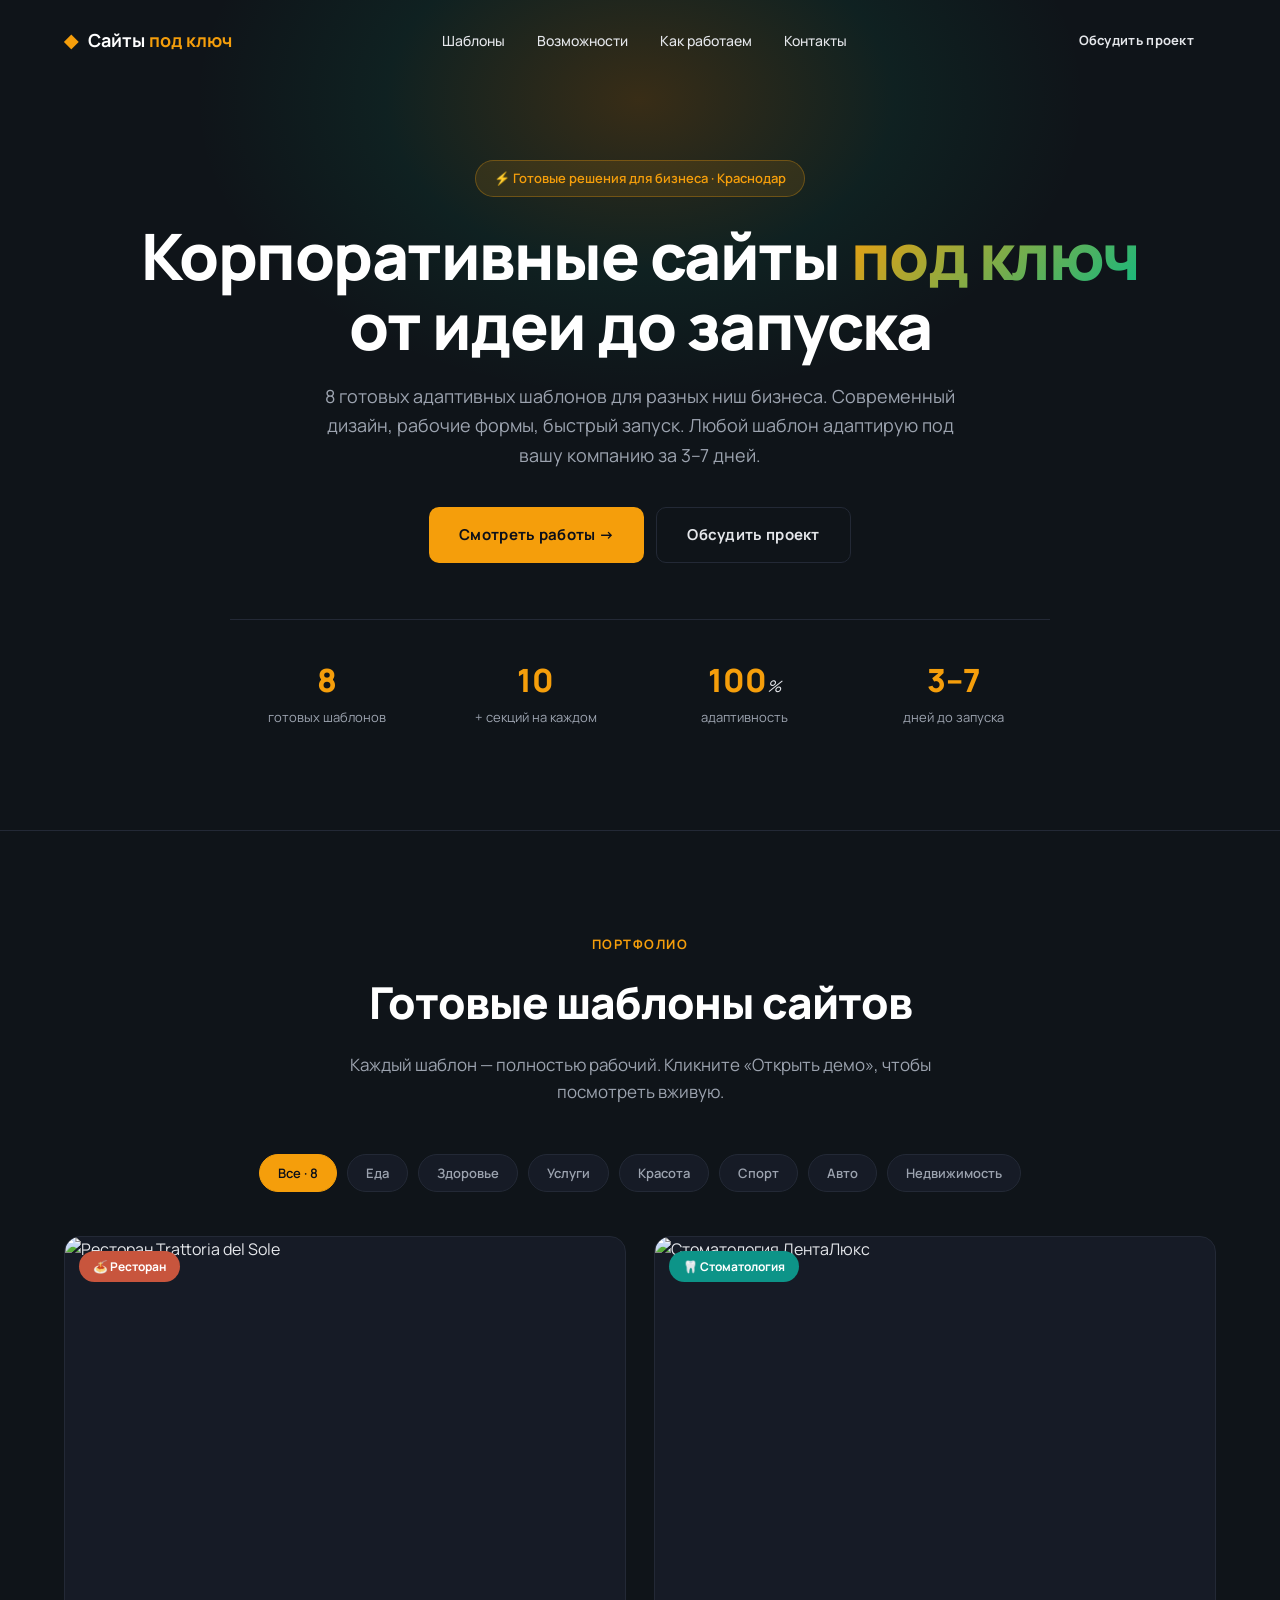
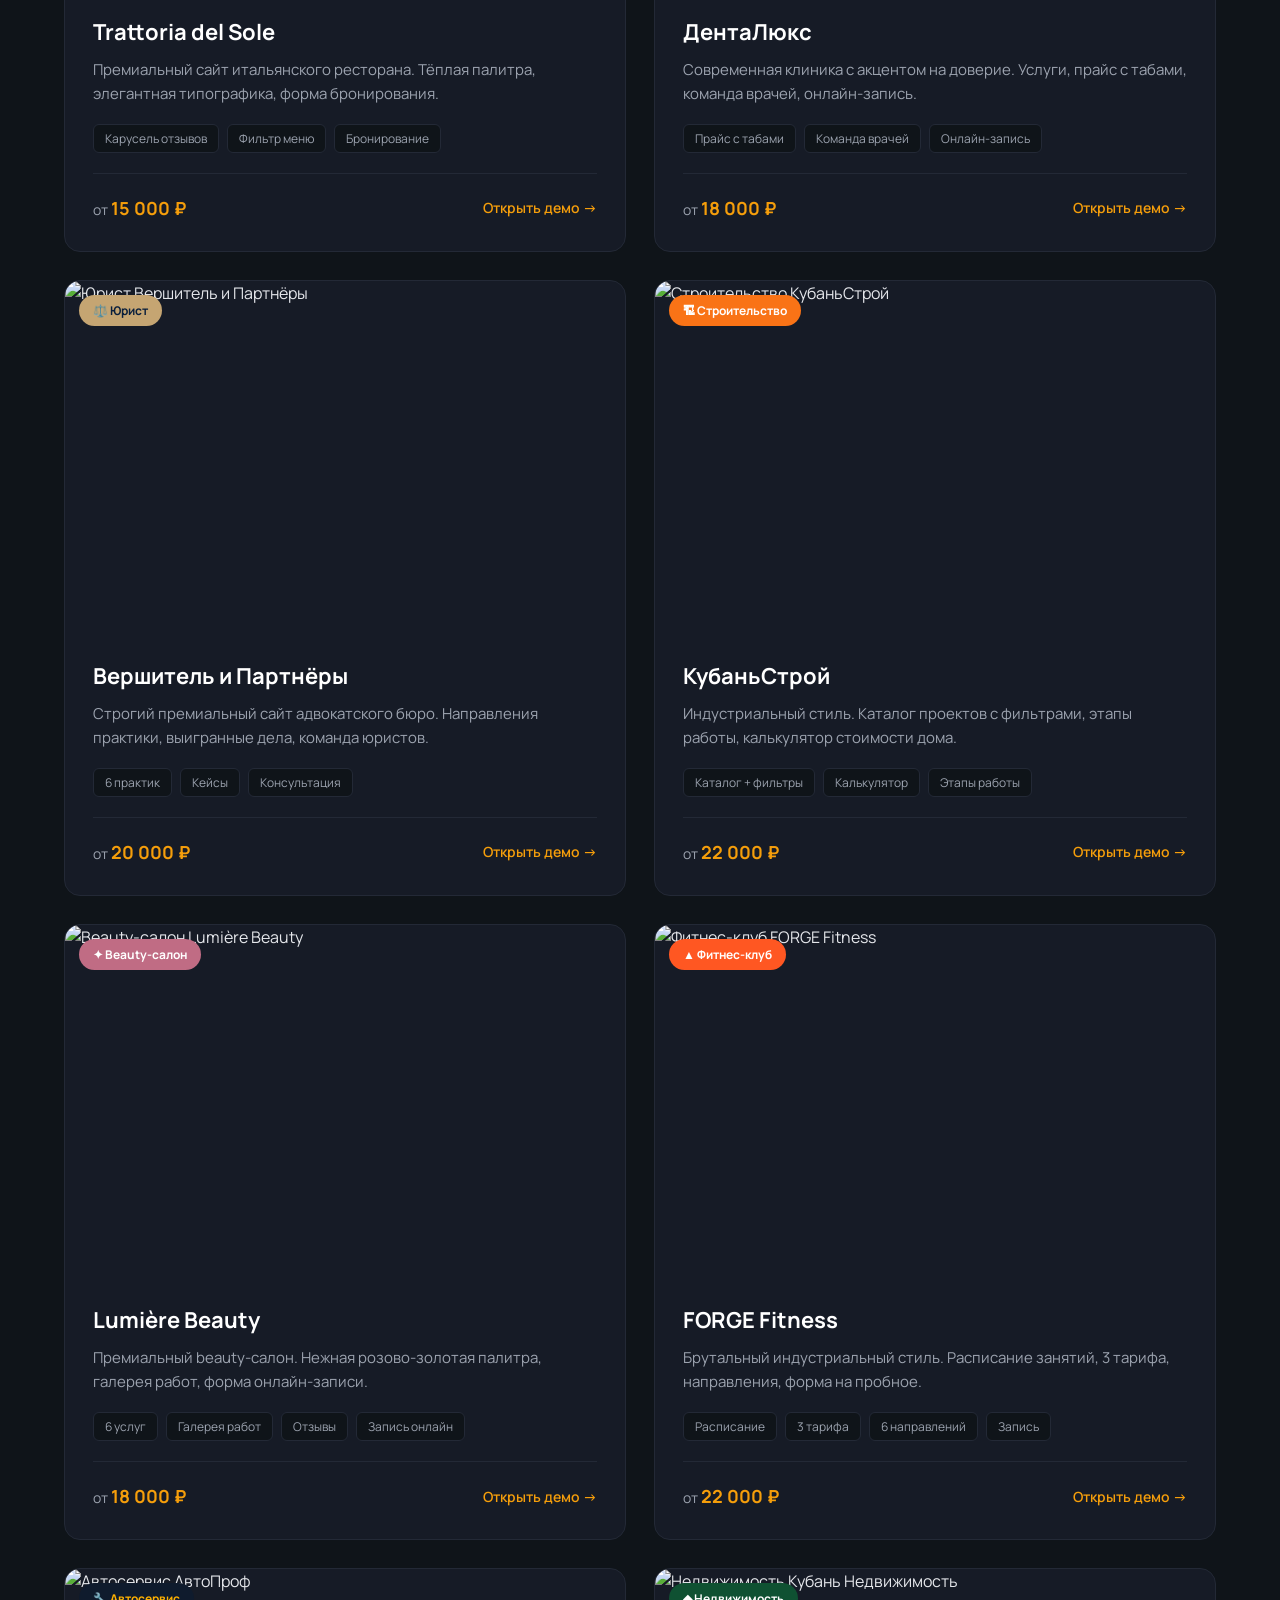
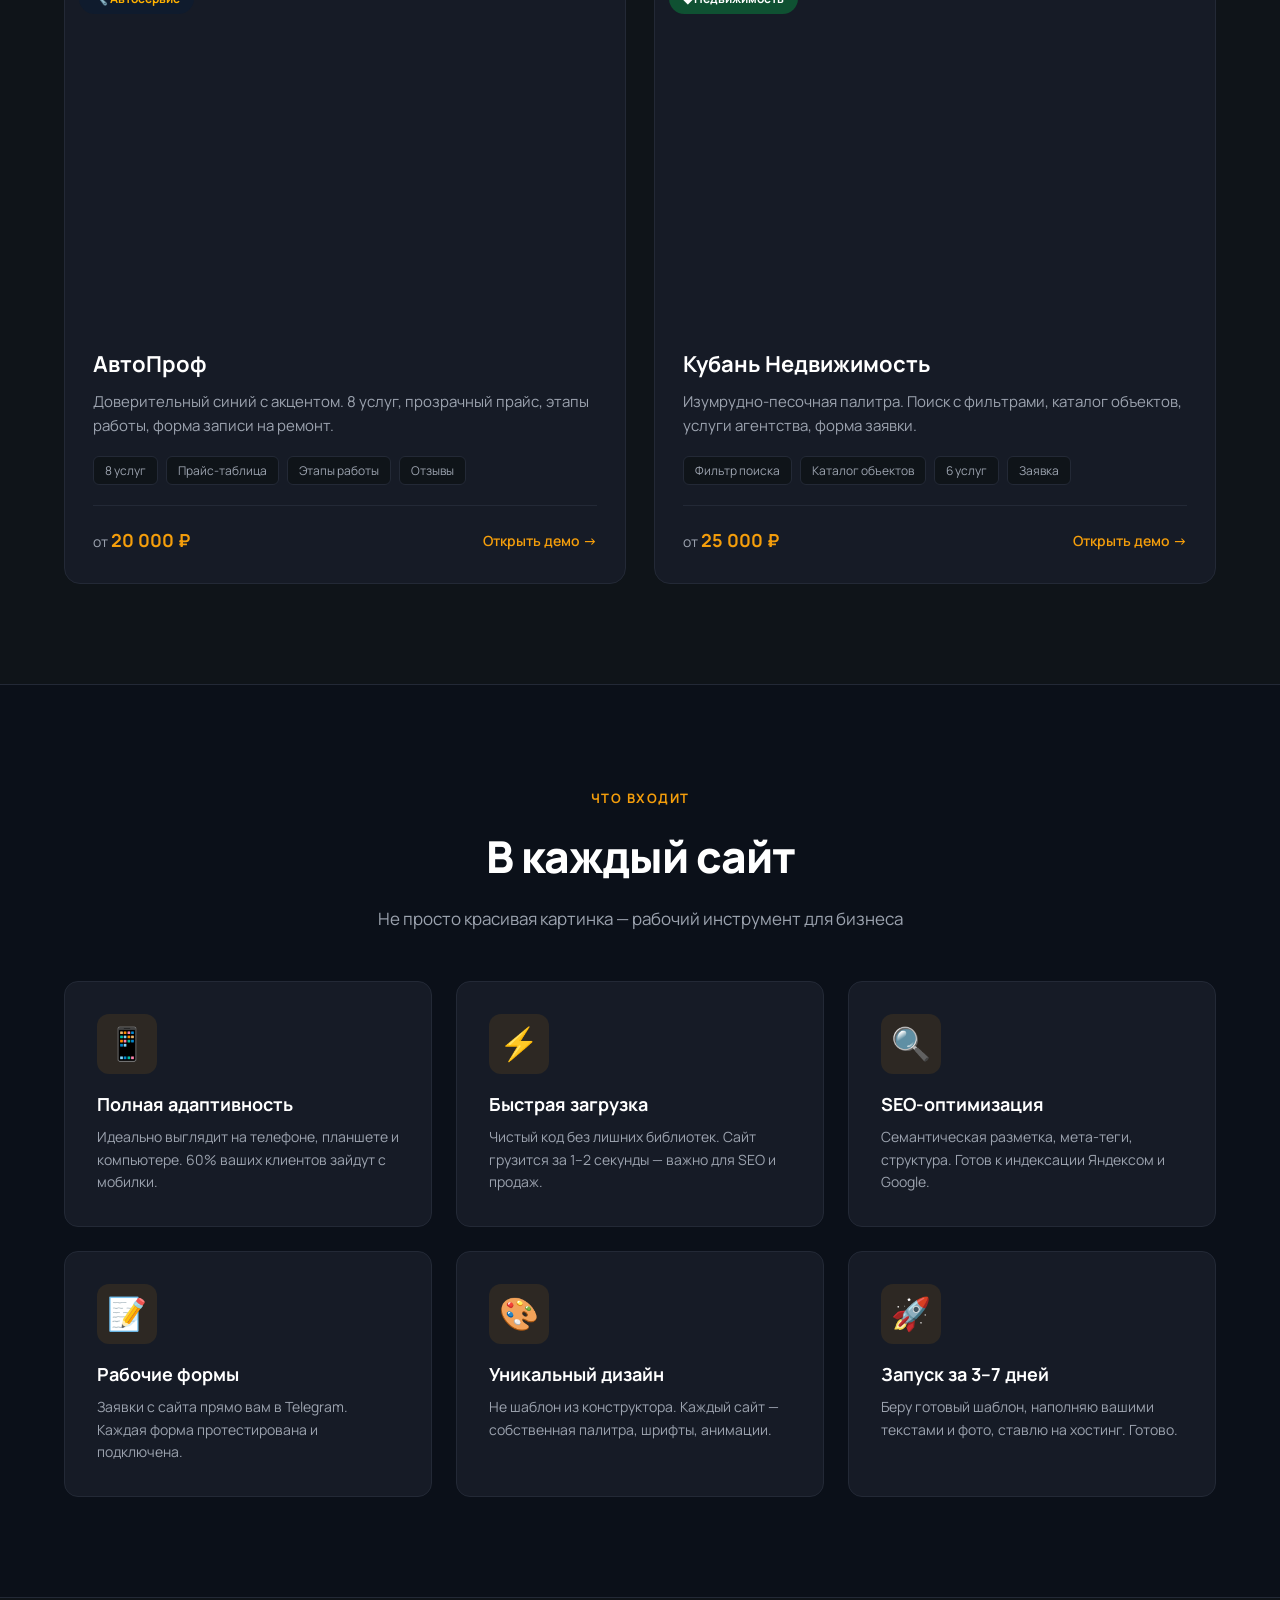
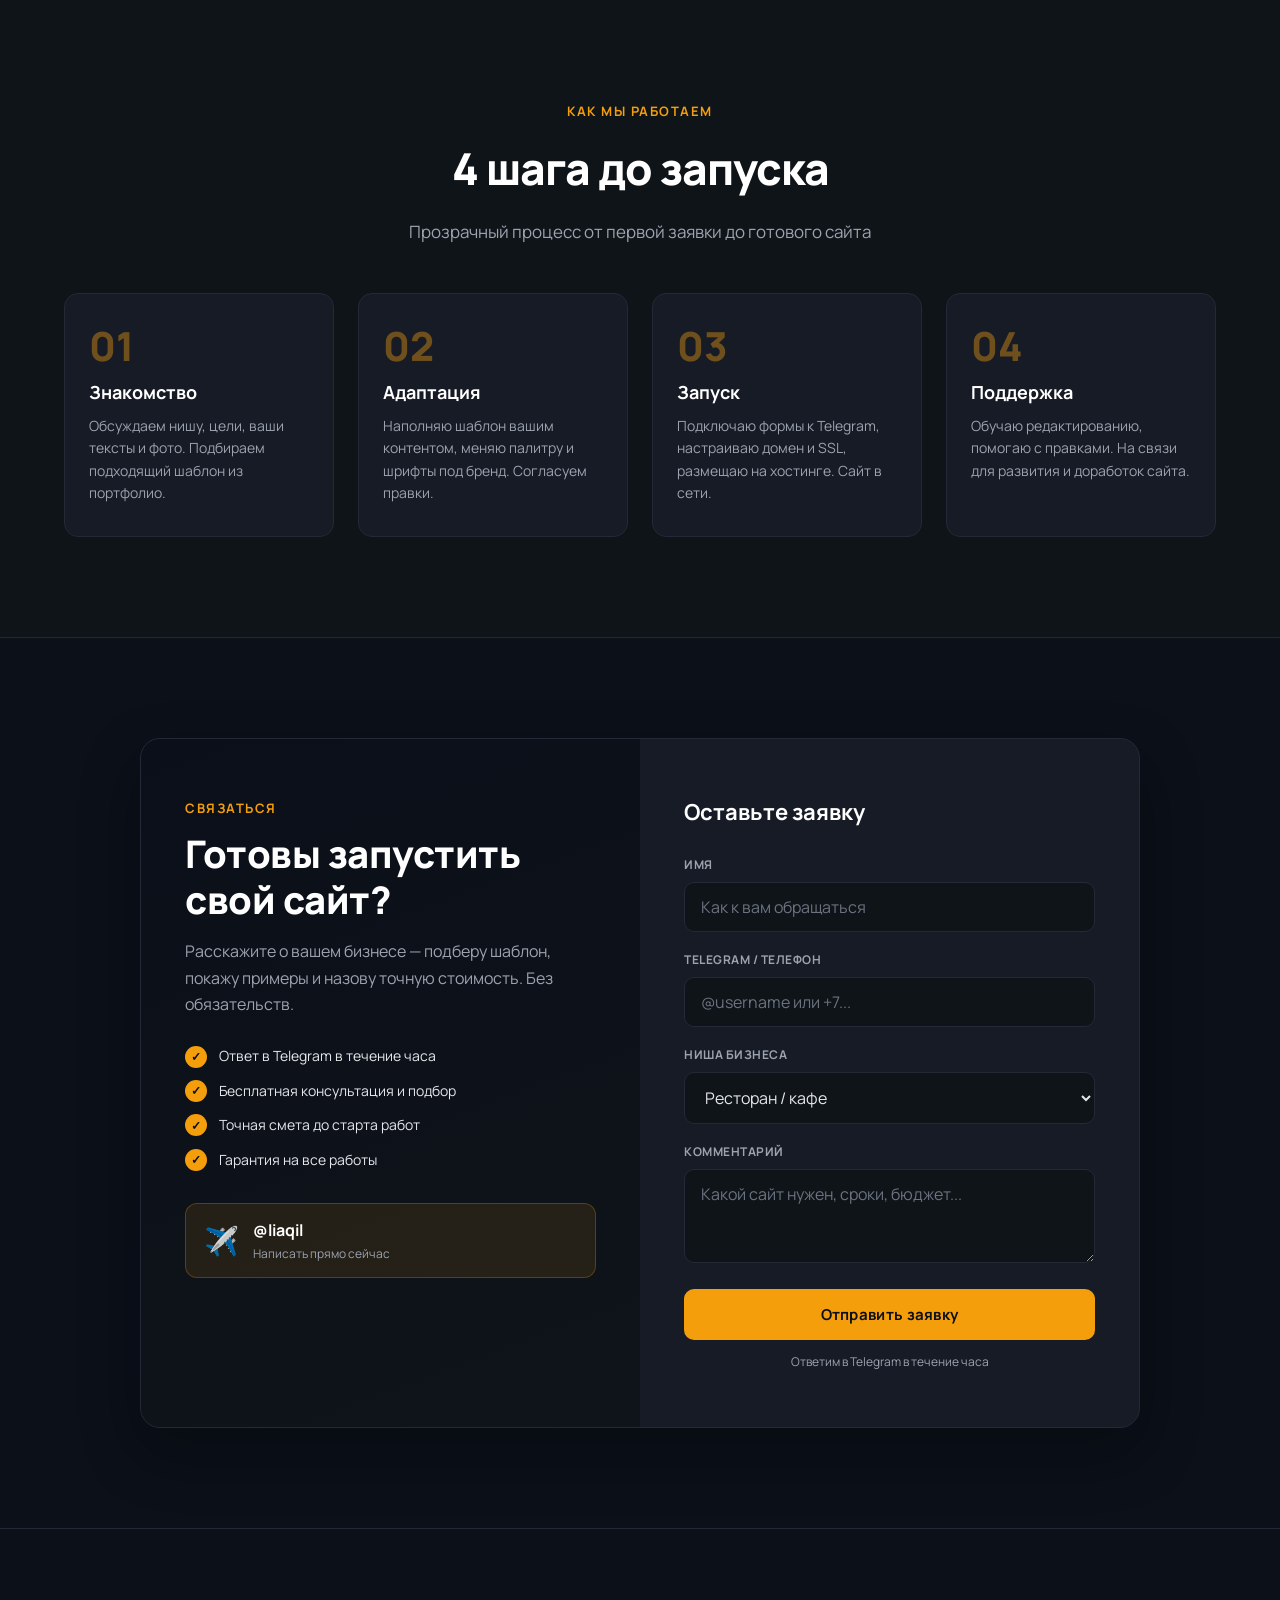
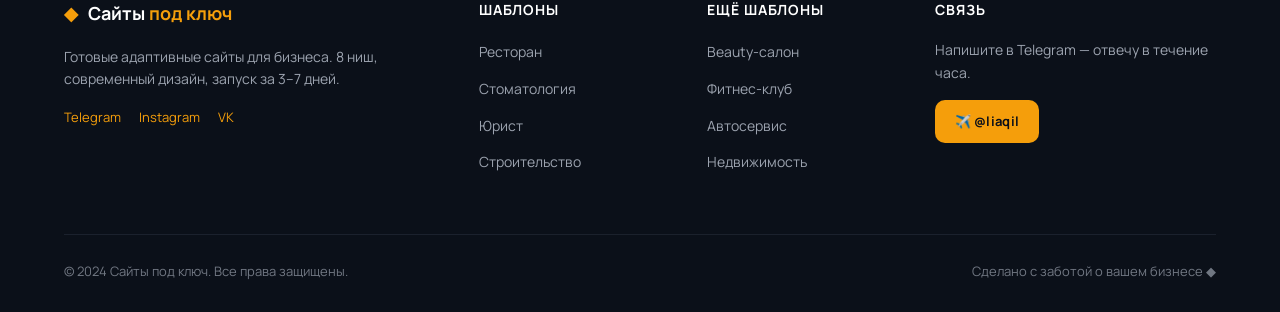
==== index.html @ 218014e4 "Portfolio: 8 готовых бизнес-шаблонов + главная" ====
<!DOCTYPE html>
<html lang="ru">
<head>
    <meta charset="UTF-8">
    <meta name="viewport" content="width=device-width, initial-scale=1.0">
    <meta name="description" content="Готовые корпоративные сайты под ключ — ресторан, стоматология, юрист, строительство, beauty, фитнес, автосервис, недвижимость. Современный адаптивный дизайн от 15 000 ₽, запуск за 3–7 дней.">
    <meta name="keywords" content="готовые сайты, шаблоны сайтов, корпоративный сайт, разработка сайта, сайт под ключ, бизнес сайт">
    <meta property="og:title" content="Готовые сайты для бизнеса — Портфолио из 8 ниш">
    <meta property="og:description" content="8 готовых адаптивных шаблонов для разных ниш. Современный дизайн, рабочие формы, быстрый запуск от 3 дней.">
    <meta property="og:type" content="website">
    <title>Готовые сайты для бизнеса — Портфолио из 8 ниш</title>
    <link rel="preconnect" href="https://fonts.googleapis.com">
    <link rel="preconnect" href="https://fonts.gstatic.com" crossorigin>
    <link href="https://fonts.googleapis.com/css2?family=Manrope:wght@300;400;500;600;700;800&display=swap" rel="stylesheet">
    <link rel="stylesheet" href="styles.css">
</head>
<body>

    <!-- ============ NAVBAR ============ -->
    <nav class="navbar" id="navbar">
        <div class="nav-container">
            <a href="#home" class="brand">
                <span class="brand-mark">◆</span>
                <span class="brand-text">Сайты <em>под ключ</em></span>
            </a>
            <ul class="nav-menu" id="navMenu">
                <li><a href="#projects" class="nav-link">Шаблоны</a></li>
                <li><a href="#features" class="nav-link">Возможности</a></li>
                <li><a href="#process" class="nav-link">Как работаем</a></li>
                <li><a href="#contacts" class="nav-link">Контакты</a></li>
            </ul>
            <a href="#contacts" class="btn btn-nav">Обсудить проект</a>
            <button class="hamburger" id="hamburger" aria-label="Меню">
                <span></span><span></span><span></span>
            </button>
        </div>
    </nav>

    <!-- ============ HERO ============ -->
    <section class="hero" id="home">
        <div class="hero-glow"></div>
        <div class="container">
            <span class="hero-badge reveal">⚡ Готовые решения для бизнеса · Краснодар</span>
            <h1 class="reveal">Корпоративные сайты <span>под ключ</span><br>от идеи до запуска</h1>
            <p class="reveal">8 готовых адаптивных шаблонов для разных ниш бизнеса. Современный дизайн, рабочие формы, быстрый запуск. Любой шаблон адаптирую под вашу компанию за 3–7 дней.</p>
            <div class="hero-cta reveal">
                <a href="#projects" class="btn btn-primary">Смотреть работы →</a>
                <a href="#contacts" class="btn btn-ghost">Обсудить проект</a>
            </div>
            <div class="stats reveal">
                <div class="stat">
                    <strong data-target="8">0</strong>
                    <span>готовых шаблонов</span>
                </div>
                <div class="stat">
                    <strong data-target="10">0</strong>
                    <span>+ секций на каждом</span>
                </div>
                <div class="stat">
                    <strong data-target="100">0</strong><i>%</i>
                    <span>адаптивность</span>
                </div>
                <div class="stat">
                    <strong>3–7</strong>
                    <span>дней до запуска</span>
                </div>
            </div>
        </div>
    </section>

    <!-- ============ PROJECTS ============ -->
    <section class="projects" id="projects">
        <div class="container">
            <div class="section-head reveal">
                <span class="section-eyebrow">Портфолио</span>
                <h2>Готовые шаблоны сайтов</h2>
                <p>Каждый шаблон — полностью рабочий. Кликните «Открыть демо», чтобы посмотреть вживую.</p>
            </div>

            <div class="filters reveal">
                <button class="filter-btn active" data-filter="all">Все · 8</button>
                <button class="filter-btn" data-filter="food">Еда</button>
                <button class="filter-btn" data-filter="health">Здоровье</button>
                <button class="filter-btn" data-filter="services">Услуги</button>
                <button class="filter-btn" data-filter="beauty">Красота</button>
                <button class="filter-btn" data-filter="sport">Спорт</button>
                <button class="filter-btn" data-filter="auto">Авто</button>
                <button class="filter-btn" data-filter="realty">Недвижимость</button>
            </div>

            <div class="grid" id="grid">

                <div class="card reveal" data-cat="food">
                    <div class="card-preview">
                        <img src="https://images.unsplash.com/photo-1466978913421-dad2ebd01d17?w=800&q=80" alt="Ресторан Trattoria del Sole" loading="lazy">
                        <span class="card-badge" style="background:#C8553D;color:#fff">🍝 Ресторан</span>
                    </div>
                    <div class="card-body">
                        <h3>Trattoria del Sole</h3>
                        <p>Премиальный сайт итальянского ресторана. Тёплая палитра, элегантная типографика, форма бронирования.</p>
                        <div class="card-features">
                            <span>Карусель отзывов</span>
                            <span>Фильтр меню</span>
                            <span>Бронирование</span>
                        </div>
                        <div class="card-footer">
                            <div class="card-price">от <strong>15 000 ₽</strong></div>
                            <a href="restaurant/index.html" class="card-link">Открыть демо →</a>
                        </div>
                    </div>
                </div>

                <div class="card reveal" data-cat="health">
                    <div class="card-preview">
                        <img src="https://images.unsplash.com/photo-1606811841689-23dfddce3e95?w=800&q=80" alt="Стоматология ДентаЛюкс" loading="lazy">
                        <span class="card-badge" style="background:#0D9488;color:#fff">🦷 Стоматология</span>
                    </div>
                    <div class="card-body">
                        <h3>ДентаЛюкс</h3>
                        <p>Современная клиника с акцентом на доверие. Услуги, прайс с табами, команда врачей, онлайн-запись.</p>
                        <div class="card-features">
                            <span>Прайс с табами</span>
                            <span>Команда врачей</span>
                            <span>Онлайн-запись</span>
                        </div>
                        <div class="card-footer">
                            <div class="card-price">от <strong>18 000 ₽</strong></div>
                            <a href="dentist/index.html" class="card-link">Открыть демо →</a>
                        </div>
                    </div>
                </div>

                <div class="card reveal" data-cat="services">
                    <div class="card-preview">
                        <img src="https://images.unsplash.com/photo-1589829085413-56de8ae18c73?w=800&q=80" alt="Юрист Вершитель и Партнёры" loading="lazy">
                        <span class="card-badge" style="background:#C5A572;color:#0A1F3C">⚖️ Юрист</span>
                    </div>
                    <div class="card-body">
                        <h3>Вершитель и Партнёры</h3>
                        <p>Строгий премиальный сайт адвокатского бюро. Направления практики, выигранные дела, команда юристов.</p>
                        <div class="card-features">
                            <span>6 практик</span>
                            <span>Кейсы</span>
                            <span>Консультация</span>
                        </div>
                        <div class="card-footer">
                            <div class="card-price">от <strong>20 000 ₽</strong></div>
                            <a href="lawyer/index.html" class="card-link">Открыть демо →</a>
                        </div>
                    </div>
                </div>

                <div class="card reveal" data-cat="services">
                    <div class="card-preview">
                        <img src="https://images.unsplash.com/photo-1503387762-592deb58ef4e?w=800&q=80" alt="Строительство КубаньСтрой" loading="lazy">
                        <span class="card-badge" style="background:#F97316;color:#fff">🏗 Строительство</span>
                    </div>
                    <div class="card-body">
                        <h3>КубаньСтрой</h3>
                        <p>Индустриальный стиль. Каталог проектов с фильтрами, этапы работы, калькулятор стоимости дома.</p>
                        <div class="card-features">
                            <span>Каталог + фильтры</span>
                            <span>Калькулятор</span>
                            <span>Этапы работы</span>
                        </div>
                        <div class="card-footer">
                            <div class="card-price">от <strong>22 000 ₽</strong></div>
                            <a href="construction/index.html" class="card-link">Открыть демо →</a>
                        </div>
                    </div>
                </div>

                <div class="card reveal" data-cat="beauty">
                    <div class="card-preview">
                        <img src="https://images.unsplash.com/photo-1560066984-138dadb4c035?w=800&q=80" alt="Beauty-салон Lumière Beauty" loading="lazy">
                        <span class="card-badge" style="background:#C06C84;color:#fff">✦ Beauty-салон</span>
                    </div>
                    <div class="card-body">
                        <h3>Lumière Beauty</h3>
                        <p>Премиальный beauty-салон. Нежная розово-золотая палитра, галерея работ, форма онлайн-записи.</p>
                        <div class="card-features">
                            <span>6 услуг</span>
                            <span>Галерея работ</span>
                            <span>Отзывы</span>
                            <span>Запись онлайн</span>
                        </div>
                        <div class="card-footer">
                            <div class="card-price">от <strong>18 000 ₽</strong></div>
                            <a href="beauty/index.html" class="card-link">Открыть демо →</a>
                        </div>
                    </div>
                </div>

                <div class="card reveal" data-cat="sport">
                    <div class="card-preview">
                        <img src="https://images.unsplash.com/photo-1517836357463-d25dfeac3438?w=800&q=80" alt="Фитнес-клуб FORGE Fitness" loading="lazy">
                        <span class="card-badge" style="background:#FF5722;color:#fff">▲ Фитнес-клуб</span>
                    </div>
                    <div class="card-body">
                        <h3>FORGE Fitness</h3>
                        <p>Брутальный индустриальный стиль. Расписание занятий, 3 тарифа, направления, форма на пробное.</p>
                        <div class="card-features">
                            <span>Расписание</span>
                            <span>3 тарифа</span>
                            <span>6 направлений</span>
                            <span>Запись</span>
                        </div>
                        <div class="card-footer">
                            <div class="card-price">от <strong>22 000 ₽</strong></div>
                            <a href="fitness/index.html" class="card-link">Открыть демо →</a>
                        </div>
                    </div>
                </div>

                <div class="card reveal" data-cat="auto">
                    <div class="card-preview">
                        <img src="https://images.unsplash.com/photo-1487754180451-c456f719a1fc?w=800&q=80" alt="Автосервис АвтоПроф" loading="lazy">
                        <span class="card-badge" style="background:#0F1B2D;color:#FFB100">🔧 Автосервис</span>
                    </div>
                    <div class="card-body">
                        <h3>АвтоПроф</h3>
                        <p>Доверительный синий с акцентом. 8 услуг, прозрачный прайс, этапы работы, форма записи на ремонт.</p>
                        <div class="card-features">
                            <span>8 услуг</span>
                            <span>Прайс-таблица</span>
                            <span>Этапы работы</span>
                            <span>Отзывы</span>
                        </div>
                        <div class="card-footer">
                            <div class="card-price">от <strong>20 000 ₽</strong></div>
                            <a href="autoservice/index.html" class="card-link">Открыть демо →</a>
                        </div>
                    </div>
                </div>

                <div class="card reveal" data-cat="realty">
                    <div class="card-preview">
                        <img src="https://images.unsplash.com/photo-1582407947304-fd86f028f716?w=800&q=80" alt="Недвижимость Кубань Недвижимость" loading="lazy">
                        <span class="card-badge" style="background:#0F5132;color:#fff">◆ Недвижимость</span>
                    </div>
                    <div class="card-body">
                        <h3>Кубань Недвижимость</h3>
                        <p>Изумрудно-песочная палитра. Поиск с фильтрами, каталог объектов, услуги агентства, форма заявки.</p>
                        <div class="card-features">
                            <span>Фильтр поиска</span>
                            <span>Каталог объектов</span>
                            <span>6 услуг</span>
                            <span>Заявка</span>
                        </div>
                        <div class="card-footer">
                            <div class="card-price">от <strong>25 000 ₽</strong></div>
                            <a href="realestate/index.html" class="card-link">Открыть демо →</a>
                        </div>
                    </div>
                </div>

            </div>
        </div>
    </section>

    <!-- ============ FEATURES ============ -->
    <section class="features" id="features">
        <div class="container">
            <div class="section-head reveal">
                <span class="section-eyebrow">Что входит</span>
                <h2>В каждый сайт</h2>
                <p>Не просто красивая картинка — рабочий инструмент для бизнеса</p>
            </div>
            <div class="features-grid">
                <div class="feature reveal">
                    <div class="feature-icon">📱</div>
                    <h3>Полная адаптивность</h3>
                    <p>Идеально выглядит на телефоне, планшете и компьютере. 60% ваших клиентов зайдут с мобилки.</p>
                </div>
                <div class="feature reveal">
                    <div class="feature-icon">⚡</div>
                    <h3>Быстрая загрузка</h3>
                    <p>Чистый код без лишних библиотек. Сайт грузится за 1–2 секунды — важно для SEO и продаж.</p>
                </div>
                <div class="feature reveal">
                    <div class="feature-icon">🔍</div>
                    <h3>SEO-оптимизация</h3>
                    <p>Семантическая разметка, мета-теги, структура. Готов к индексации Яндексом и Google.</p>
                </div>
                <div class="feature reveal">
                    <div class="feature-icon">📝</div>
                    <h3>Рабочие формы</h3>
                    <p>Заявки с сайта прямо вам в Telegram. Каждая форма протестирована и подключена.</p>
                </div>
                <div class="feature reveal">
                    <div class="feature-icon">🎨</div>
                    <h3>Уникальный дизайн</h3>
                    <p>Не шаблон из конструктора. Каждый сайт — собственная палитра, шрифты, анимации.</p>
                </div>
                <div class="feature reveal">
                    <div class="feature-icon">🚀</div>
                    <h3>Запуск за 3–7 дней</h3>
                    <p>Беру готовый шаблон, наполняю вашими текстами и фото, ставлю на хостинг. Готово.</p>
                </div>
            </div>
        </div>
    </section>

    <!-- ============ PROCESS ============ -->
    <section class="process" id="process">
        <div class="container">
            <div class="section-head reveal">
                <span class="section-eyebrow">Как мы работаем</span>
                <h2>4 шага до запуска</h2>
                <p>Прозрачный процесс от первой заявки до готового сайта</p>
            </div>
            <div class="process-grid">
                <div class="process-step reveal">
                    <div class="step-num">01</div>
                    <h3>Знакомство</h3>
                    <p>Обсуждаем нишу, цели, ваши тексты и фото. Подбираем подходящий шаблон из портфолио.</p>
                </div>
                <div class="process-step reveal">
                    <div class="step-num">02</div>
                    <h3>Адаптация</h3>
                    <p>Наполняю шаблон вашим контентом, меняю палитру и шрифты под бренд. Согласуем правки.</p>
                </div>
                <div class="process-step reveal">
                    <div class="step-num">03</div>
                    <h3>Запуск</h3>
                    <p>Подключаю формы к Telegram, настраиваю домен и SSL, размещаю на хостинге. Сайт в сети.</p>
                </div>
                <div class="process-step reveal">
                    <div class="step-num">04</div>
                    <h3>Поддержка</h3>
                    <p>Обучаю редактированию, помогаю с правками. На связи для развития и доработок сайта.</p>
                </div>
            </div>
        </div>
    </section>

    <!-- ============ CONTACTS ============ -->
    <section class="contacts" id="contacts">
        <div class="container">
            <div class="contact-card-wrap reveal">
                <div class="contact-info">
                    <span class="section-eyebrow">Связаться</span>
                    <h2>Готовы запустить<br>свой сайт?</h2>
                    <p>Расскажите о вашем бизнесе — подберу шаблон, покажу примеры и назову точную стоимость. Без обязательств.</p>
                    <ul class="contact-list">
                        <li><span>✓</span> Ответ в Telegram в течение часа</li>
                        <li><span>✓</span> Бесплатная консультация и подбор</li>
                        <li><span>✓</span> Точная смета до старта работ</li>
                        <li><span>✓</span> Гарантия на все работы</li>
                    </ul>
                    <div class="contact-direct">
                        <a href="https://t.me/liaqil" target="_blank" class="contact-tg">
                            <span class="tg-icon">✈️</span>
                            <div>
                                <strong>@liaqil</strong>
                                <p>Написать прямо сейчас</p>
                            </div>
                        </a>
                    </div>
                </div>
                <form class="contact-form" id="contactForm">
                    <h3>Оставьте заявку</h3>
                    <div class="form-group">
                        <label for="cName">Имя</label>
                        <input type="text" id="cName" name="name" placeholder="Как к вам обращаться" required>
                    </div>
                    <div class="form-group">
                        <label for="cContact">Telegram / Телефон</label>
                        <input type="text" id="cContact" name="contact" placeholder="@username или +7..." required>
                    </div>
                    <div class="form-group">
                        <label for="cNiche">Ниша бизнеса</label>
                        <select id="cNiche" name="niche">
                            <option>Ресторан / кафе</option>
                            <option>Стоматология / клиника</option>
                            <option>Юридические услуги</option>
                            <option>Строительство</option>
                            <option>Beauty-салон</option>
                            <option>Фитнес / спорт</option>
                            <option>Автосервис</option>
                            <option>Недвижимость</option>
                            <option>Другая ниша</option>
                        </select>
                    </div>
                    <div class="form-group">
                        <label for="cMsg">Комментарий</label>
                        <textarea id="cMsg" name="message" rows="3" placeholder="Какой сайт нужен, сроки, бюджет..."></textarea>
                    </div>
                    <button type="submit" class="btn btn-primary btn-block">Отправить заявку</button>
                    <p class="form-note">Ответим в Telegram в течение часа</p>
                    <div class="form-success" id="formSuccess">
                        ✓ Заявка отправлена! Свяжемся с вами в Telegram в ближайшее время.
                    </div>
                </form>
            </div>
        </div>
    </section>

    <!-- ============ FOOTER ============ -->
    <footer class="footer">
        <div class="container">
            <div class="footer-grid">
                <div class="footer-col">
                    <a href="#home" class="brand">
                        <span class="brand-mark">◆</span>
                        <span class="brand-text">Сайты <em>под ключ</em></span>
                    </a>
                    <p class="footer-tagline">Готовые адаптивные сайты для бизнеса. 8 ниш, современный дизайн, запуск за 3–7 дней.</p>
                    <div class="social-links">
                        <a href="https://t.me/liaqil" target="_blank">Telegram</a>
                        <a href="#">Instagram</a>
                        <a href="#">VK</a>
                    </div>
                </div>
                <div class="footer-col">
                    <h4>Шаблоны</h4>
                    <ul>
                        <li><a href="restaurant/index.html">Ресторан</a></li>
                        <li><a href="dentist/index.html">Стоматология</a></li>
                        <li><a href="lawyer/index.html">Юрист</a></li>
                        <li><a href="construction/index.html">Строительство</a></li>
                    </ul>
                </div>
                <div class="footer-col">
                    <h4>Ещё шаблоны</h4>
                    <ul>
                        <li><a href="beauty/index.html">Beauty-салон</a></li>
                        <li><a href="fitness/index.html">Фитнес-клуб</a></li>
                        <li><a href="autoservice/index.html">Автосервис</a></li>
                        <li><a href="realestate/index.html">Недвижимость</a></li>
                    </ul>
                </div>
                <div class="footer-col">
                    <h4>Связь</h4>
                    <p>Напишите в Telegram — отвечу в течение часа.</p>
                    <a href="https://t.me/liaqil" target="_blank" class="btn btn-primary btn-sm">✈️ @liaqil</a>
                </div>
            </div>
            <div class="footer-bottom">
                <p>© 2024 Сайты под ключ. Все права защищены.</p>
                <p>Сделано с заботой о вашем бизнесе ◆</p>
            </div>
        </div>
    </footer>

    <script src="script.js"></script>
    <script src="telegram-form.js"></script>
</body>
</html>
---- styles.css ----
/* ============================================
   ПОРТФОЛИО — Landing Page
   Palette: Ink / Amber / Emerald (dark theme)
   ============================================ */

:root {
    --ink: #0B0F19;
    --bg: #0F1419;
    --bg-2: #0B1019;
    --card: #161B26;
    --card-2: #1C2330;
    --border: #232936;
    --border-light: rgba(255,255,255,0.08);
    --text: #E5E7EB;
    --muted: #9CA3AF;
    --accent: #F59E0B;
    --accent-2: #10B981;
    --white: #ffffff;

    --transition: 0.35s cubic-bezier(0.25, 0.46, 0.45, 0.94);
}

* { margin: 0; padding: 0; box-sizing: border-box; }
html { scroll-behavior: smooth; }

body {
    font-family: 'Manrope', -apple-system, sans-serif;
    background: var(--bg);
    color: var(--text);
    line-height: 1.6;
    overflow-x: hidden;
}

a { text-decoration: none; color: inherit; }
ul { list-style: none; }
img { max-width: 100%; display: block; }

.container { max-width: 1200px; margin: 0 auto; padding: 0 24px; }

/* ============================================
   NAVBAR
   ============================================ */
.navbar {
    position: fixed;
    top: 0; left: 0; right: 0;
    z-index: 1000;
    padding: 20px 0;
    transition: var(--transition);
    background: transparent;
}
.navbar.scrolled {
    padding: 14px 0;
    background: rgba(11, 15, 25, 0.92);
    backdrop-filter: blur(14px);
    border-bottom: 1px solid var(--border);
}
.nav-container {
    max-width: 1200px;
    margin: 0 auto;
    padding: 0 24px;
    display: flex;
    align-items: center;
    justify-content: space-between;
}
.brand {
    display: flex;
    align-items: center;
    gap: 10px;
    font-size: 18px;
    font-weight: 700;
    color: var(--white);
}
.brand-mark { color: var(--accent); font-size: 18px; }
.brand-text em { color: var(--accent); font-style: normal; }

.nav-menu { display: flex; gap: 32px; }
.nav-link {
    font-size: 14px;
    font-weight: 500;
    color: var(--text);
    position: relative;
    transition: var(--transition);
}
.nav-link::after {
    content: '';
    position: absolute;
    bottom: -6px; left: 0;
    width: 0; height: 2px;
    background: var(--accent);
    transition: var(--transition);
}
.nav-link:hover::after { width: 100%; }
.nav-link:hover { color: var(--white); }

.hamburger {
    display: none;
    background: none;
    border: none;
    cursor: pointer;
    flex-direction: column;
    gap: 5px;
}
.hamburger span {
    width: 26px; height: 2px;
    background: var(--white);
    transition: var(--transition);
}

/* ============================================
   BUTTONS
   ============================================ */
.btn {
    display: inline-flex;
    align-items: center;
    justify-content: center;
    gap: 8px;
    padding: 15px 30px;
    font-family: inherit;
    font-weight: 700;
    font-size: 15px;
    border-radius: 10px;
    transition: var(--transition);
    cursor: pointer;
    border: none;
    letter-spacing: 0.3px;
}
.btn-primary { background: var(--accent); color: var(--ink); }
.btn-primary:hover { background: #FBBF24; transform: translateY(-2px); box-shadow: 0 10px 30px rgba(245,158,11,0.35); }
.btn-ghost {
    background: transparent;
    color: var(--text);
    border: 1px solid var(--border);
}
.btn-ghost:hover { background: var(--card); border-color: var(--accent); color: var(--white); }
.btn-nav { padding: 10px 22px; font-size: 13px; }
.btn-sm { padding: 11px 20px; font-size: 13px; }
.btn-block { width: 100%; }

/* ============================================
   HERO
   ============================================ */
.hero {
    position: relative;
    padding: 160px 0 90px;
    text-align: center;
    overflow: hidden;
    border-bottom: 1px solid var(--border);
}
.hero-glow {
    position: absolute;
    top: -200px; left: 50%;
    transform: translateX(-50%);
    width: 900px; height: 600px;
    background: radial-gradient(ellipse at center, rgba(245,158,11,0.18), rgba(16,185,129,0.08) 40%, transparent 70%);
    pointer-events: none;
    z-index: 0;
}
.hero .container { position: relative; z-index: 1; }
.hero-badge {
    display: inline-block;
    padding: 7px 18px;
    background: rgba(245, 158, 11, 0.12);
    color: var(--accent);
    border: 1px solid rgba(245, 158, 11, 0.3);
    border-radius: 100px;
    font-size: 13px;
    font-weight: 600;
    margin-bottom: 24px;
}
.hero h1 {
    font-size: clamp(36px, 6vw, 64px);
    font-weight: 800;
    line-height: 1.1;
    letter-spacing: -1.5px;
    margin-bottom: 20px;
    color: var(--white);
}
.hero h1 span {
    background: linear-gradient(135deg, var(--accent), var(--accent-2));
    -webkit-background-clip: text;
    background-clip: text;
    -webkit-text-fill-color: transparent;
}
.hero p {
    font-size: 18px;
    color: var(--muted);
    max-width: 640px;
    margin: 0 auto 36px;
    line-height: 1.65;
}
.hero-cta {
    display: flex;
    gap: 12px;
    justify-content: center;
    flex-wrap: wrap;
    margin-bottom: 56px;
}

/* STATS */
.stats {
    display: grid;
    grid-template-columns: repeat(4, 1fr);
    gap: 16px;
    max-width: 820px;
    margin: 0 auto;
    padding: 32px 0 0;
    border-top: 1px solid var(--border);
}
.stat { text-align: center; padding: 12px; }
.stat strong {
    display: inline-block;
    font-size: 32px;
    font-weight: 800;
    color: var(--accent);
    line-height: 1;
}
.stat strong i { font-style: normal; }
.stat span {
    display: block;
    font-size: 13px;
    color: var(--muted);
    margin-top: 8px;
}

/* ============================================
   SECTION HEADERS
   ============================================ */
.section-head {
    text-align: center;
    margin-bottom: 48px;
    max-width: 640px;
    margin-left: auto;
    margin-right: auto;
}
.section-eyebrow {
    display: inline-block;
    font-size: 13px;
    font-weight: 700;
    letter-spacing: 1.5px;
    text-transform: uppercase;
    color: var(--accent);
    margin-bottom: 12px;
}
.section-head h2 {
    font-size: clamp(28px, 4vw, 44px);
    font-weight: 800;
    margin-bottom: 14px;
    letter-spacing: -1px;
    color: var(--white);
}
.section-head p { color: var(--muted); font-size: 17px; }

/* ============================================
   PROJECTS
   ============================================ */
.projects { padding: 100px 0; }

.filters {
    display: flex;
    flex-wrap: wrap;
    gap: 10px;
    justify-content: center;
    margin-bottom: 44px;
}
.filter-btn {
    padding: 9px 18px;
    background: var(--card);
    border: 1px solid var(--border);
    border-radius: 100px;
    color: var(--muted);
    font-family: inherit;
    font-size: 13px;
    font-weight: 600;
    cursor: pointer;
    transition: var(--transition);
}
.filter-btn:hover { color: var(--text); border-color: var(--accent); }
.filter-btn.active {
    background: var(--accent);
    color: var(--ink);
    border-color: var(--accent);
}

.grid {
    display: grid;
    grid-template-columns: repeat(2, 1fr);
    gap: 28px;
}
.card {
    background: var(--card);
    border: 1px solid var(--border);
    border-radius: 16px;
    overflow: hidden;
    transition: var(--transition);
}
.card:hover {
    transform: translateY(-6px);
    border-color: var(--accent);
    box-shadow: 0 24px 48px rgba(0,0,0,0.4);
}
.card-preview {
    aspect-ratio: 16/10;
    overflow: hidden;
    position: relative;
}
.card-preview img {
    width: 100%; height: 100%;
    object-fit: cover;
    transition: transform 0.6s;
}
.card:hover .card-preview img { transform: scale(1.06); }
.card-badge {
    position: absolute;
    top: 14px; left: 14px;
    padding: 6px 14px;
    border-radius: 100px;
    font-size: 12px;
    font-weight: 700;
}
.card-body { padding: 28px; }
.card-body h3 {
    font-size: 22px;
    font-weight: 700;
    margin-bottom: 8px;
    color: var(--white);
}
.card-body p {
    color: var(--muted);
    font-size: 15px;
    margin-bottom: 18px;
    line-height: 1.6;
}
.card-features {
    display: flex;
    gap: 8px;
    flex-wrap: wrap;
    margin-bottom: 20px;
}
.card-features span {
    padding: 4px 11px;
    background: var(--bg);
    border: 1px solid var(--border);
    border-radius: 6px;
    font-size: 12px;
    color: var(--muted);
}
.card-footer {
    display: flex;
    justify-content: space-between;
    align-items: center;
    padding-top: 20px;
    border-top: 1px solid var(--border);
}
.card-price { font-size: 14px; color: var(--muted); }
.card-price strong { color: var(--accent); font-size: 18px; }
.card-link {
    color: var(--accent);
    font-weight: 600;
    font-size: 14px;
    transition: var(--transition);
}
.card-link:hover { opacity: 0.8; }

/* ============================================
   FEATURES
   ============================================ */
.features {
    padding: 100px 0;
    background: var(--bg-2);
    border-top: 1px solid var(--border);
    border-bottom: 1px solid var(--border);
}
.features-grid {
    display: grid;
    grid-template-columns: repeat(3, 1fr);
    gap: 24px;
}
.feature {
    padding: 32px;
    background: var(--card);
    border: 1px solid var(--border);
    border-radius: 14px;
    transition: var(--transition);
}
.feature:hover {
    border-color: var(--accent);
    transform: translateY(-4px);
}
.feature-icon {
    font-size: 32px;
    margin-bottom: 16px;
    width: 60px; height: 60px;
    background: rgba(245,158,11,0.1);
    border-radius: 12px;
    display: flex;
    align-items: center;
    justify-content: center;
}
.feature h3 {
    font-size: 18px;
    font-weight: 700;
    margin-bottom: 8px;
    color: var(--white);
}
.feature p {
    color: var(--muted);
    font-size: 14px;
    line-height: 1.6;
}

/* ============================================
   PROCESS
   ============================================ */
.process { padding: 100px 0; }
.process-grid {
    display: grid;
    grid-template-columns: repeat(4, 1fr);
    gap: 24px;
}
.process-step {
    padding: 32px 24px;
    background: var(--card);
    border: 1px solid var(--border);
    border-radius: 14px;
    transition: var(--transition);
    position: relative;
}
.process-step:hover {
    border-color: var(--accent-2);
    transform: translateY(-4px);
}
.step-num {
    font-size: 40px;
    font-weight: 800;
    color: var(--accent);
    opacity: 0.4;
    line-height: 1;
    margin-bottom: 12px;
}
.process-step h3 {
    font-size: 18px;
    font-weight: 700;
    margin-bottom: 8px;
    color: var(--white);
}
.process-step p {
    color: var(--muted);
    font-size: 14px;
    line-height: 1.6;
}

/* ============================================
   CONTACTS
   ============================================ */
.contacts { padding: 100px 0; background: var(--bg-2); border-top: 1px solid var(--border); }
.contact-card-wrap {
    background: var(--card);
    border: 1px solid var(--border);
    border-radius: 20px;
    overflow: hidden;
    display: grid;
    grid-template-columns: 1fr 1fr;
    max-width: 1000px;
    margin: 0 auto;
    box-shadow: 0 24px 60px rgba(0,0,0,0.3);
}
.contact-info {
    padding: 56px 44px;
    background: linear-gradient(160deg, var(--ink), var(--bg));
}
.contact-info .section-eyebrow { margin-bottom: 12px; }
.contact-info h2 {
    font-size: clamp(26px, 3.5vw, 38px);
    font-weight: 800;
    color: var(--white);
    margin-bottom: 16px;
    line-height: 1.2;
    letter-spacing: -0.5px;
}
.contact-info > p {
    color: var(--muted);
    font-size: 16px;
    margin-bottom: 28px;
    line-height: 1.65;
}
.contact-list {
    display: flex;
    flex-direction: column;
    gap: 12px;
    margin-bottom: 32px;
}
.contact-list li {
    display: flex;
    align-items: center;
    gap: 12px;
    font-size: 14px;
    color: var(--text);
}
.contact-list span {
    width: 22px; height: 22px;
    background: var(--accent);
    color: var(--ink);
    border-radius: 50%;
    display: flex;
    align-items: center;
    justify-content: center;
    font-size: 12px;
    font-weight: 700;
    flex-shrink: 0;
}
.contact-tg {
    display: flex;
    align-items: center;
    gap: 14px;
    padding: 14px 18px;
    background: rgba(245,158,11,0.1);
    border: 1px solid rgba(245,158,11,0.25);
    border-radius: 12px;
    transition: var(--transition);
}
.contact-tg:hover { background: rgba(245,158,11,0.18); }
.tg-icon { font-size: 28px; }
.contact-tg strong { display: block; color: var(--white); font-size: 16px; }
.contact-tg p { font-size: 12px; color: var(--muted); margin: 0; }

.contact-form { padding: 56px 44px; }
.contact-form h3 {
    font-size: 22px;
    font-weight: 700;
    color: var(--white);
    margin-bottom: 24px;
}
.form-group { margin-bottom: 18px; }
.form-group label {
    display: block;
    font-size: 12px;
    font-weight: 700;
    text-transform: uppercase;
    letter-spacing: 0.5px;
    color: var(--muted);
    margin-bottom: 8px;
}
.form-group input,
.form-group select,
.form-group textarea {
    width: 100%;
    padding: 13px 16px;
    border: 1px solid var(--border);
    border-radius: 10px;
    font-family: inherit;
    font-size: 16px;
    color: var(--text);
    background: var(--bg);
    transition: var(--transition);
    resize: vertical;
}
.form-group input::placeholder,
.form-group textarea::placeholder { color: #6B7280; }
.form-group input:focus,
.form-group select:focus,
.form-group textarea:focus {
    outline: none;
    border-color: var(--accent);
    background: var(--ink);
    box-shadow: 0 0 0 3px rgba(245,158,11,0.15);
}
.form-group select option { background: var(--ink); }
.form-note {
    font-size: 12px;
    color: var(--muted);
    text-align: center;
    margin-top: 12px;
}
.form-success {
    display: none;
    margin-top: 16px;
    padding: 14px;
    background: var(--accent-2);
    color: var(--ink);
    text-align: center;
    border-radius: 10px;
    font-size: 14px;
    font-weight: 600;
}
.form-success.show { display: block; animation: fadeIn 0.4s; }

/* ============================================
   FOOTER
   ============================================ */
.footer {
    background: var(--bg-2);
    border-top: 1px solid var(--border);
    padding: 70px 0 30px;
}
.footer-grid {
    display: grid;
    grid-template-columns: 2fr 1fr 1fr 1.5fr;
    gap: 40px;
    margin-bottom: 48px;
}
.footer .brand { margin-bottom: 18px; }
.footer-tagline {
    font-size: 14px;
    color: var(--muted);
    line-height: 1.7;
    margin-bottom: 22px;
}
.social-links { display: flex; gap: 18px; }
.social-links a {
    font-size: 13px;
    color: var(--accent);
    transition: var(--transition);
}
.social-links a:hover { color: var(--white); }
.footer-col h4 {
    color: var(--white);
    font-size: 14px;
    font-weight: 700;
    margin-bottom: 18px;
    text-transform: uppercase;
    letter-spacing: 1px;
}
.footer-col ul li { margin-bottom: 11px; }
.footer-col ul li a {
    font-size: 14px;
    color: var(--muted);
    transition: var(--transition);
}
.footer-col ul li a:hover { color: var(--accent); }
.footer-col > p {
    font-size: 14px;
    color: var(--muted);
    margin-bottom: 16px;
    line-height: 1.6;
}
.footer-bottom {
    border-top: 1px solid var(--border);
    padding-top: 26px;
    display: flex;
    justify-content: space-between;
    font-size: 13px;
    color: var(--muted);
    opacity: 0.7;
}

/* ============================================
   ANIMATIONS
   ============================================ */
.reveal {
    opacity: 0;
    transform: translateY(30px);
    transition: opacity 0.7s ease, transform 0.7s ease;
}
.reveal.visible {
    opacity: 1;
    transform: translateY(0);
}

@keyframes fadeIn {
    from { opacity: 0; }
    to { opacity: 1; }
}

/* ============================================
   RESPONSIVE
   ============================================ */
@media (max-width: 968px) {
    .nav-menu {
        position: fixed;
        top: 0; right: -100%;
        width: 80%; max-width: 300px;
        height: 100vh;
        background: var(--ink);
        flex-direction: column;
        justify-content: center;
        padding: 40px;
        gap: 24px;
        transition: right 0.4s ease;
        box-shadow: -10px 0 40px rgba(0,0,0,0.5);
    }
    .nav-menu.active { right: 0; }
    .nav-menu .nav-link { color: var(--white); font-size: 18px; }
    .btn-nav { display: none; }
    .hamburger { display: flex; }

    .features-grid { grid-template-columns: 1fr 1fr; }
    .process-grid { grid-template-columns: 1fr 1fr; }
    .contact-card-wrap { grid-template-columns: 1fr; }
    .contact-info, .contact-form { padding: 40px 28px; }
    .footer-grid { grid-template-columns: 1fr 1fr; gap: 32px; }
}

@media (max-width: 640px) {
    .grid, .features-grid, .process-grid, .stats { grid-template-columns: 1fr; }
    .stats { max-width: 400px; }
    .footer-bottom { flex-direction: column; gap: 8px; text-align: center; }
}

@media (max-width: 480px) {
    .container, .nav-container { padding: 0 18px; }
    .hero { padding: 130px 0 70px; }
    .footer-grid { grid-template-columns: 1fr; }
    .filters { gap: 8px; }
    .filter-btn { padding: 8px 14px; font-size: 12px; }
}
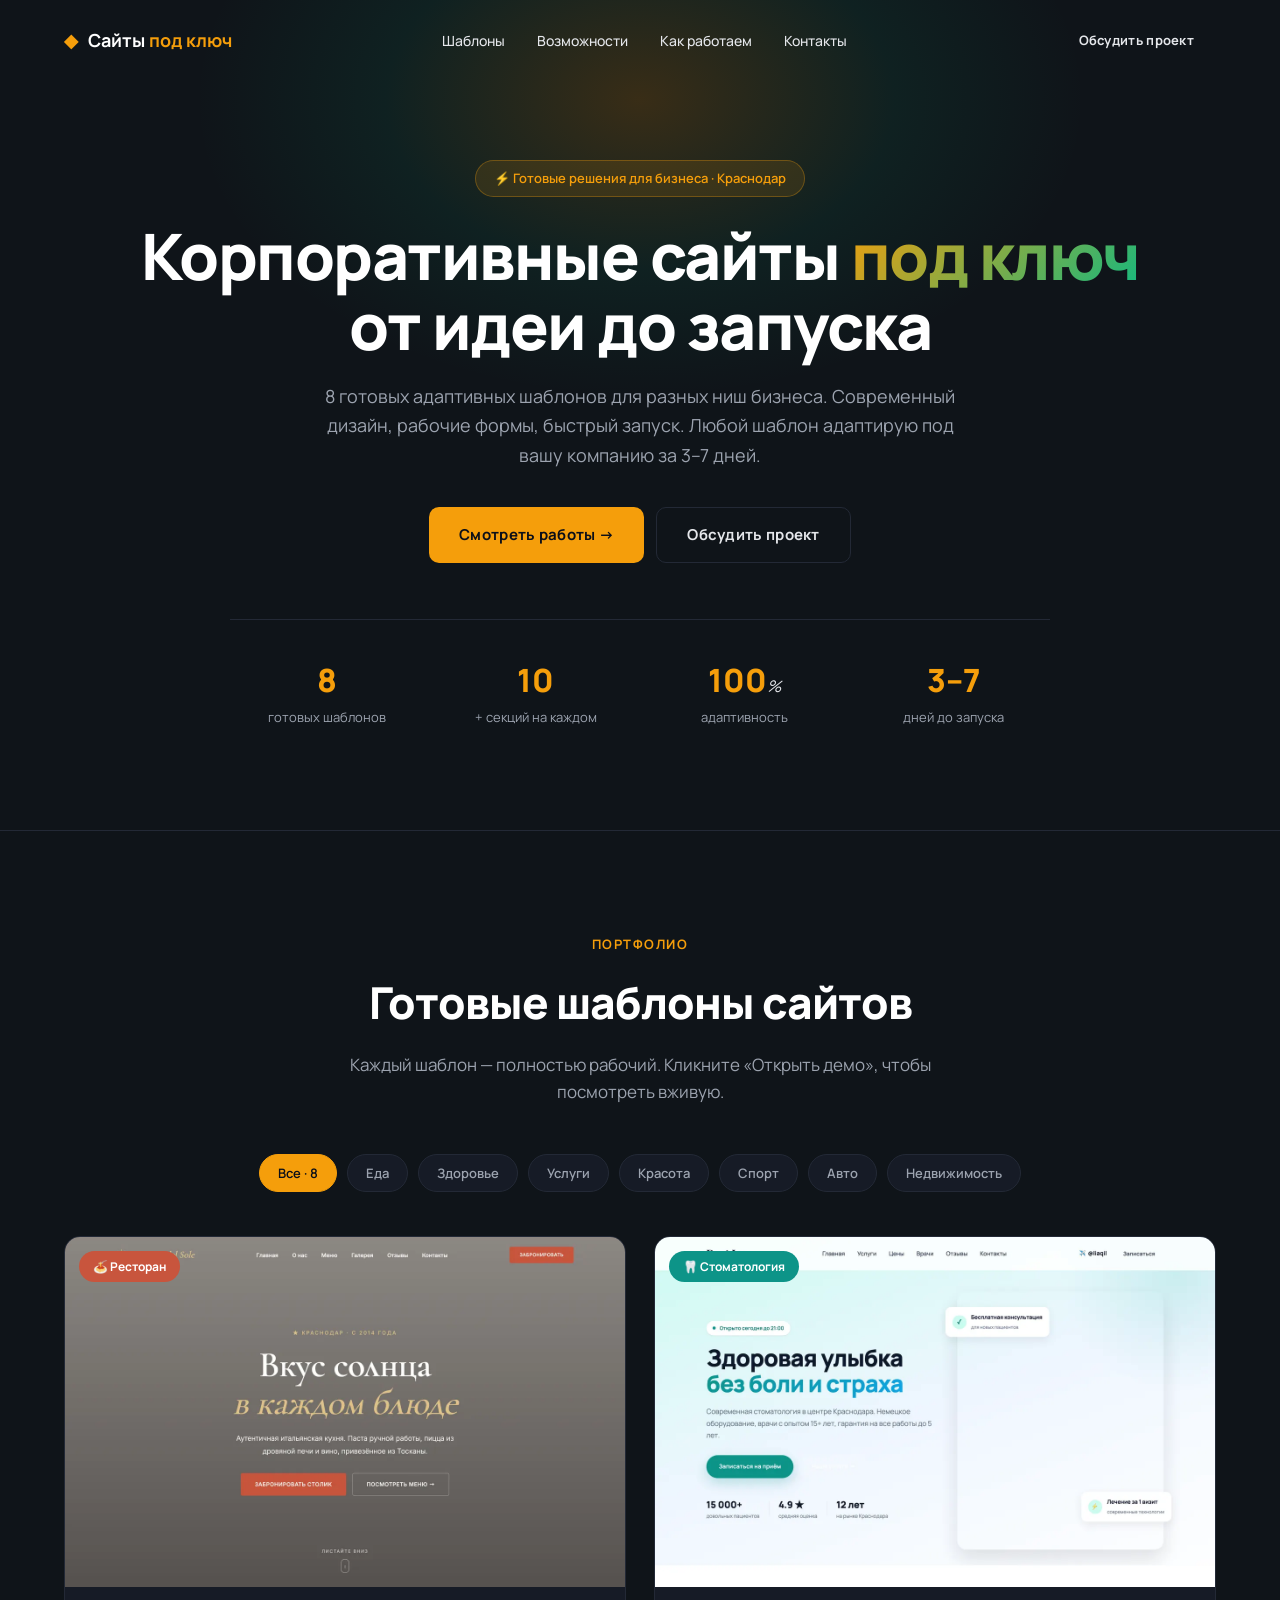
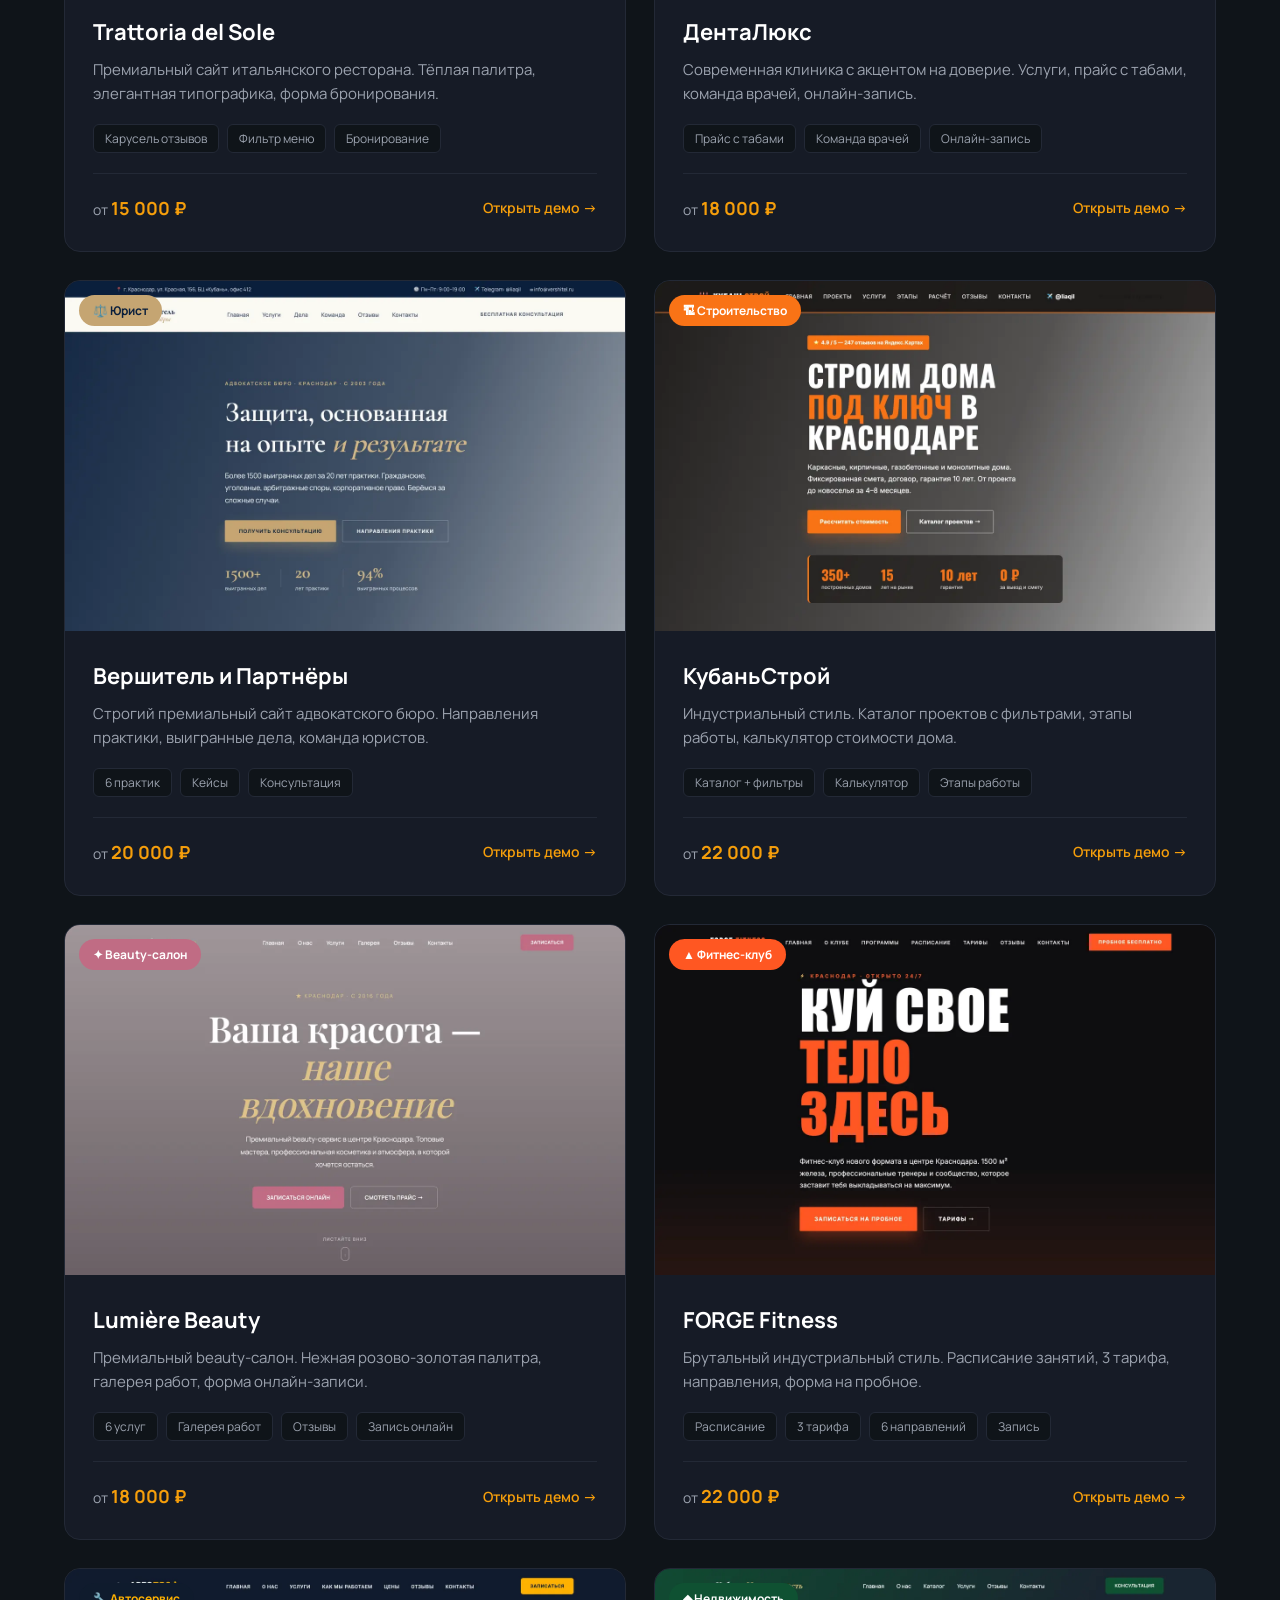
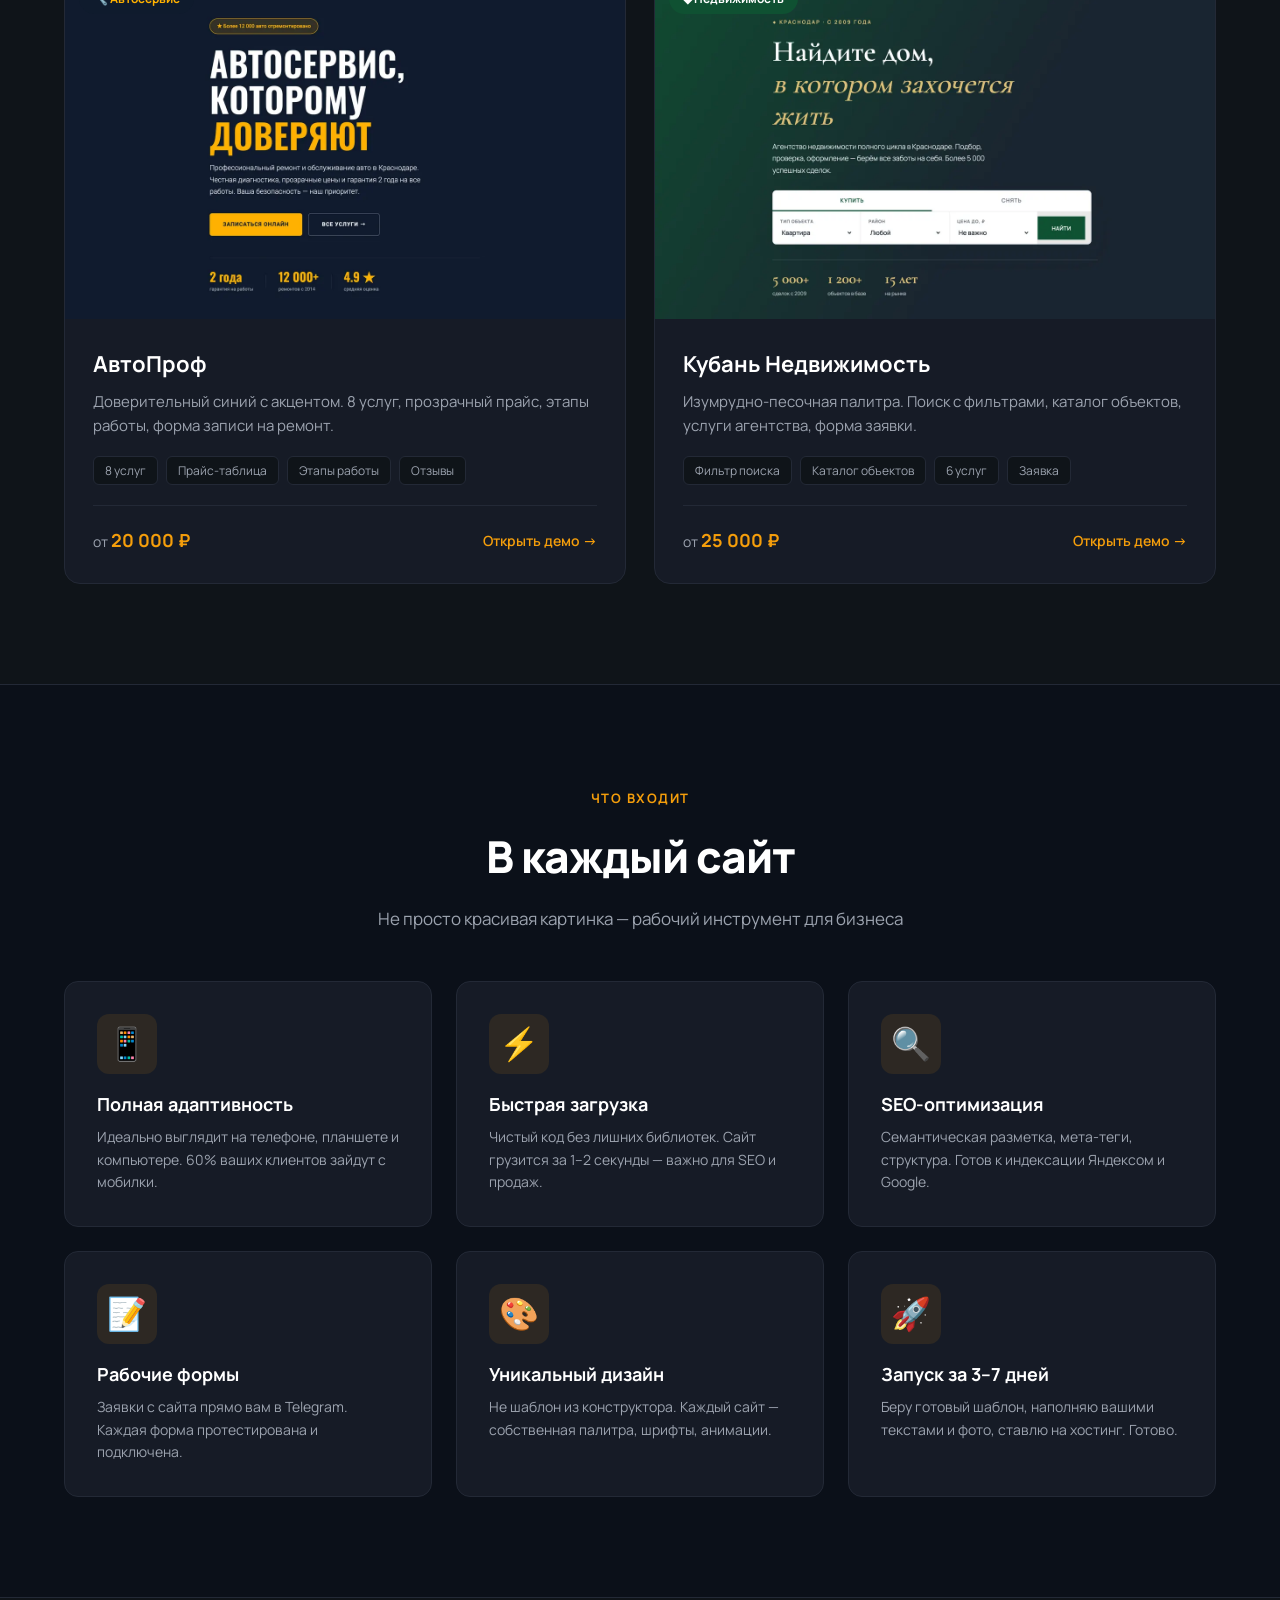
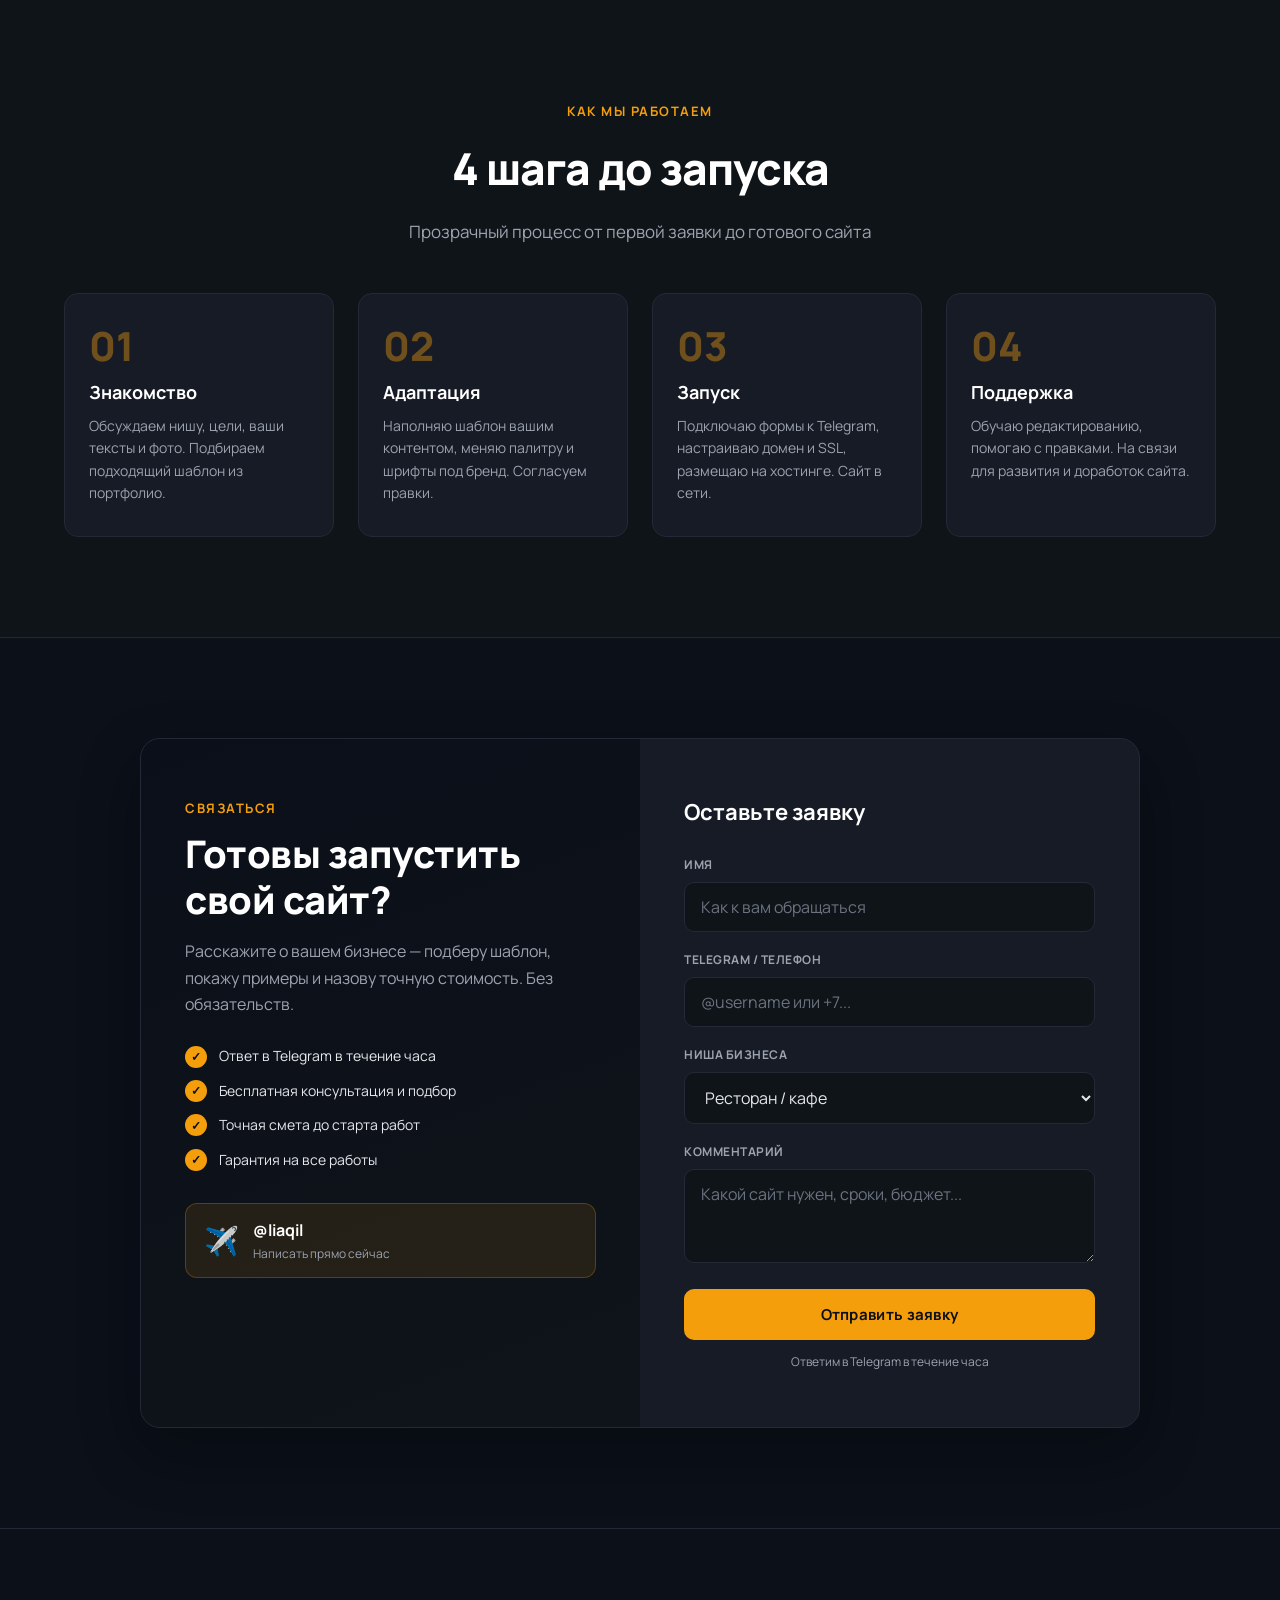
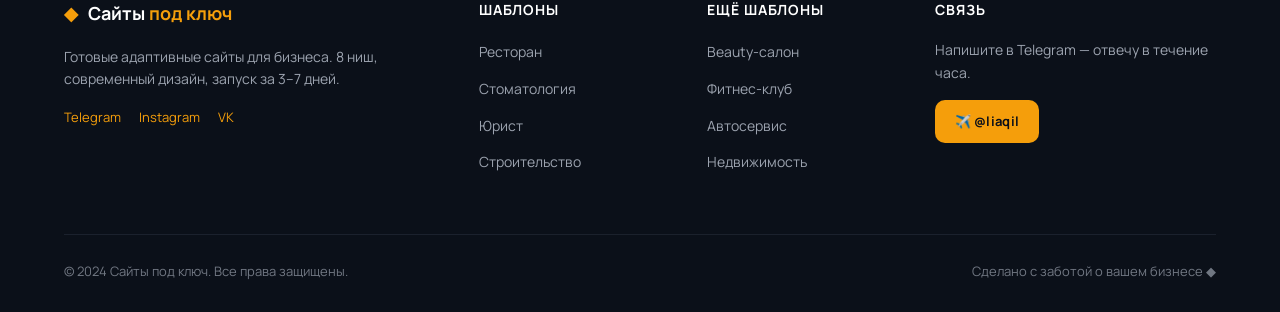
==== commit 06251434: "Скриншоты вместо стоковых фото на главной: карточки → WebP-превью - index.html: 8 карточек шаблонов " ====
--- a/index.html
+++ b/index.html
@@ -9,6 +9,7 @@
     <meta property="og:description" content="8 готовых адаптивных шаблонов для разных ниш. Современный дизайн, рабочие формы, быстрый запуск от 3 дней.">
     <meta property="og:type" content="website">
     <title>Готовые сайты для бизнеса — Портфолио из 8 ниш</title>
+    <link rel="icon" type="image/svg+xml" href="favicon.svg">
     <link rel="preconnect" href="https://fonts.googleapis.com">
     <link rel="preconnect" href="https://fonts.gstatic.com" crossorigin>
     <link href="https://fonts.googleapis.com/css2?family=Manrope:wght@300;400;500;600;700;800&display=swap" rel="stylesheet">
@@ -92,7 +93,7 @@
 
                 <div class="card reveal" data-cat="food">
                     <div class="card-preview">
-                        <img src="https://images.unsplash.com/photo-1466978913421-dad2ebd01d17?w=800&q=80" alt="Ресторан Trattoria del Sole" loading="lazy">
+                        <img src="images/cards/09-restaurant.webp" alt="Скриншот сайта: Ресторан Trattoria del Sole" loading="eager" fetchpriority="high">
                         <span class="card-badge" style="background:#C8553D;color:#fff">🍝 Ресторан</span>
                     </div>
                     <div class="card-body">
@@ -112,7 +113,7 @@
 
                 <div class="card reveal" data-cat="health">
                     <div class="card-preview">
-                        <img src="https://images.unsplash.com/photo-1606811841689-23dfddce3e95?w=800&q=80" alt="Стоматология ДентаЛюкс" loading="lazy">
+                        <img src="images/cards/07-dentist.webp" alt="Скриншот сайта: Стоматология ДентаЛюкс" loading="lazy">
                         <span class="card-badge" style="background:#0D9488;color:#fff">🦷 Стоматология</span>
                     </div>
                     <div class="card-body">
@@ -132,7 +133,7 @@
 
                 <div class="card reveal" data-cat="services">
                     <div class="card-preview">
-                        <img src="https://images.unsplash.com/photo-1589829085413-56de8ae18c73?w=800&q=80" alt="Юрист Вершитель и Партнёры" loading="lazy">
+                        <img src="images/cards/08-lawyer.webp" alt="Скриншот сайта: Юрист Вершитель и Партнёры" loading="lazy">
                         <span class="card-badge" style="background:#C5A572;color:#0A1F3C">⚖️ Юрист</span>
                     </div>
                     <div class="card-body">
@@ -152,7 +153,7 @@
 
                 <div class="card reveal" data-cat="services">
                     <div class="card-preview">
-                        <img src="https://images.unsplash.com/photo-1503387762-592deb58ef4e?w=800&q=80" alt="Строительство КубаньСтрой" loading="lazy">
+                        <img src="images/cards/06-construction.webp" alt="Скриншот сайта: Строительство КубаньСтрой" loading="lazy">
                         <span class="card-badge" style="background:#F97316;color:#fff">🏗 Строительство</span>
                     </div>
                     <div class="card-body">
@@ -172,7 +173,7 @@
 
                 <div class="card reveal" data-cat="beauty">
                     <div class="card-preview">
-                        <img src="https://images.unsplash.com/photo-1560066984-138dadb4c035?w=800&q=80" alt="Beauty-салон Lumière Beauty" loading="lazy">
+                        <img src="images/cards/02-beauty.webp" alt="Скриншот сайта: Beauty-салон Lumière Beauty" loading="lazy">
                         <span class="card-badge" style="background:#C06C84;color:#fff">✦ Beauty-салон</span>
                     </div>
                     <div class="card-body">
@@ -193,7 +194,7 @@
 
                 <div class="card reveal" data-cat="sport">
                     <div class="card-preview">
-                        <img src="https://images.unsplash.com/photo-1517836357463-d25dfeac3438?w=800&q=80" alt="Фитнес-клуб FORGE Fitness" loading="lazy">
+                        <img src="images/cards/03-fitness.webp" alt="Скриншот сайта: Фитнес-клуб FORGE Fitness" loading="lazy">
                         <span class="card-badge" style="background:#FF5722;color:#fff">▲ Фитнес-клуб</span>
                     </div>
                     <div class="card-body">
@@ -214,7 +215,7 @@
 
                 <div class="card reveal" data-cat="auto">
                     <div class="card-preview">
-                        <img src="https://images.unsplash.com/photo-1487754180451-c456f719a1fc?w=800&q=80" alt="Автосервис АвтоПроф" loading="lazy">
+                        <img src="images/cards/04-autoservice.webp" alt="Скриншот сайта: Автосервис АвтоПроф" loading="lazy">
                         <span class="card-badge" style="background:#0F1B2D;color:#FFB100">🔧 Автосервис</span>
                     </div>
                     <div class="card-body">
@@ -235,7 +236,7 @@
 
                 <div class="card reveal" data-cat="realty">
                     <div class="card-preview">
-                        <img src="https://images.unsplash.com/photo-1582407947304-fd86f028f716?w=800&q=80" alt="Недвижимость Кубань Недвижимость" loading="lazy">
+                        <img src="images/cards/05-realestate.webp" alt="Скриншот сайта: Недвижимость Кубань Недвижимость" loading="lazy">
                         <span class="card-badge" style="background:#0F5132;color:#fff">◆ Недвижимость</span>
                     </div>
                     <div class="card-body">
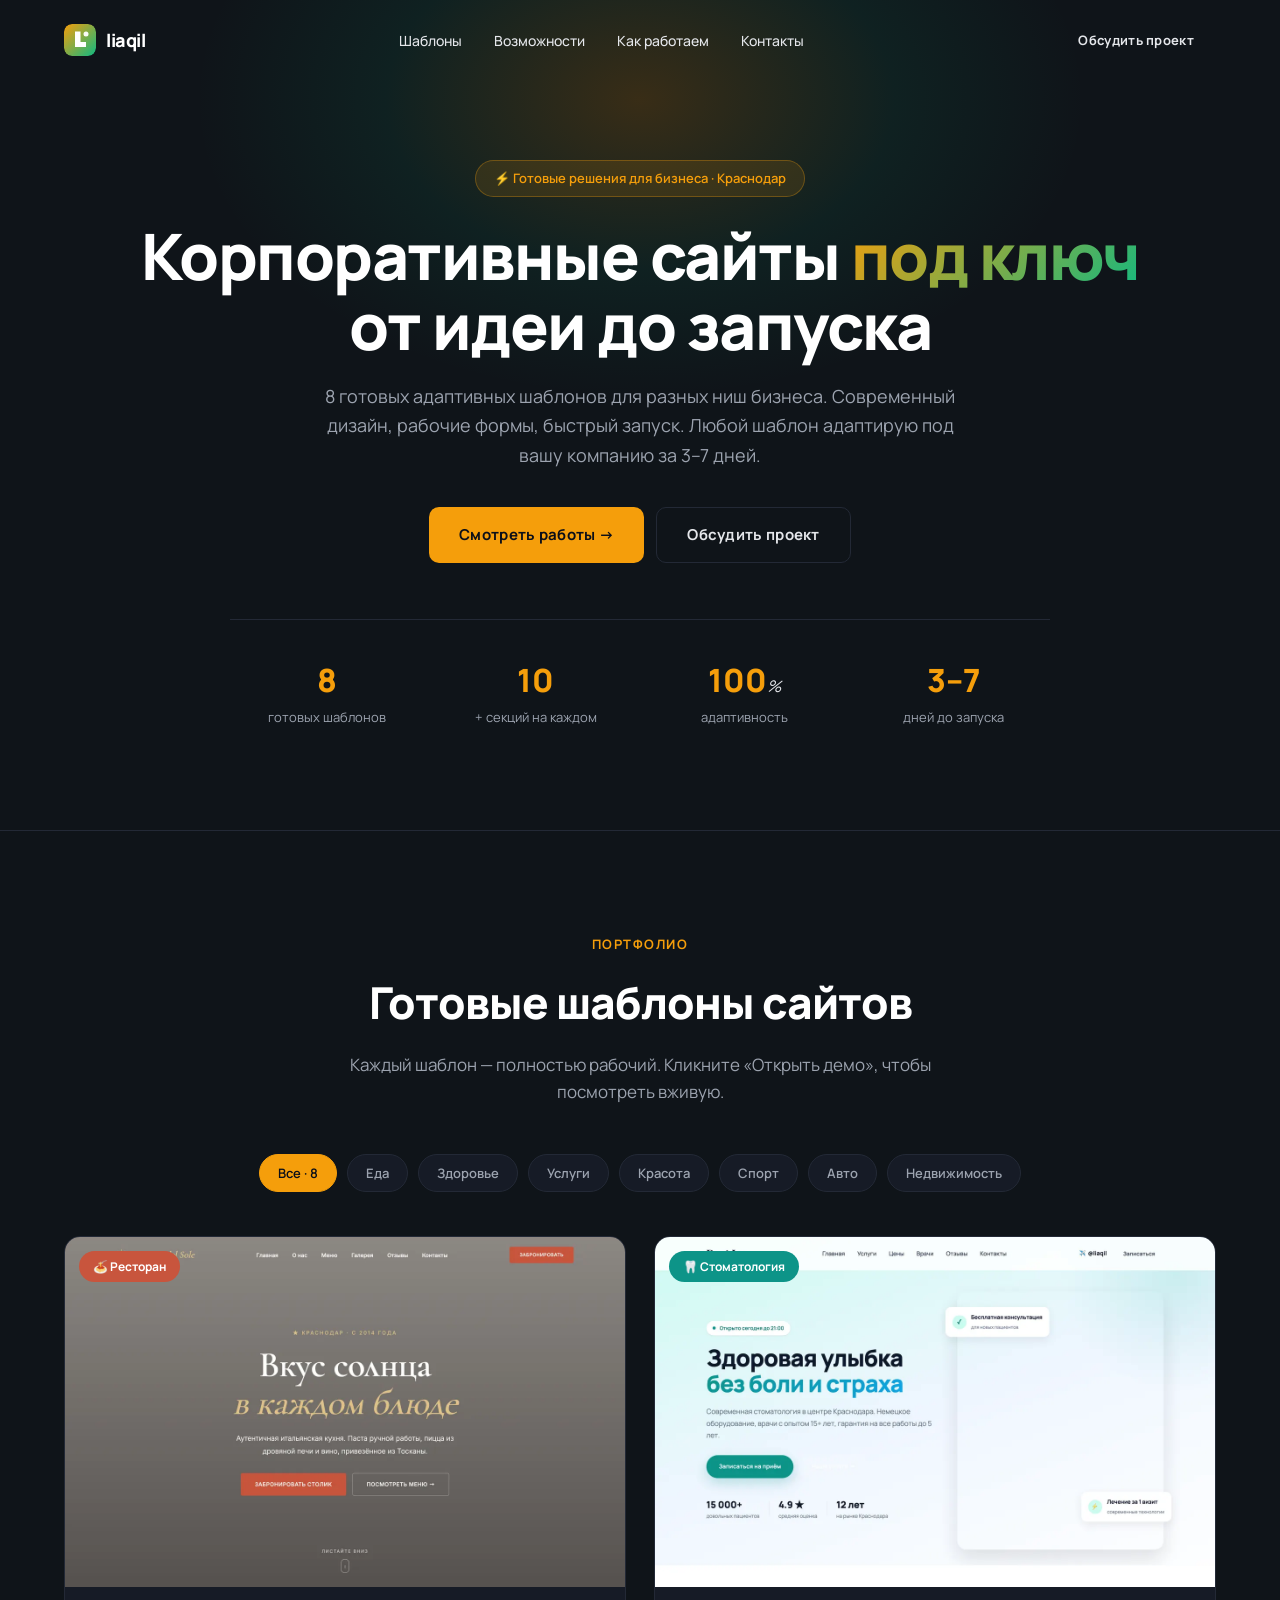
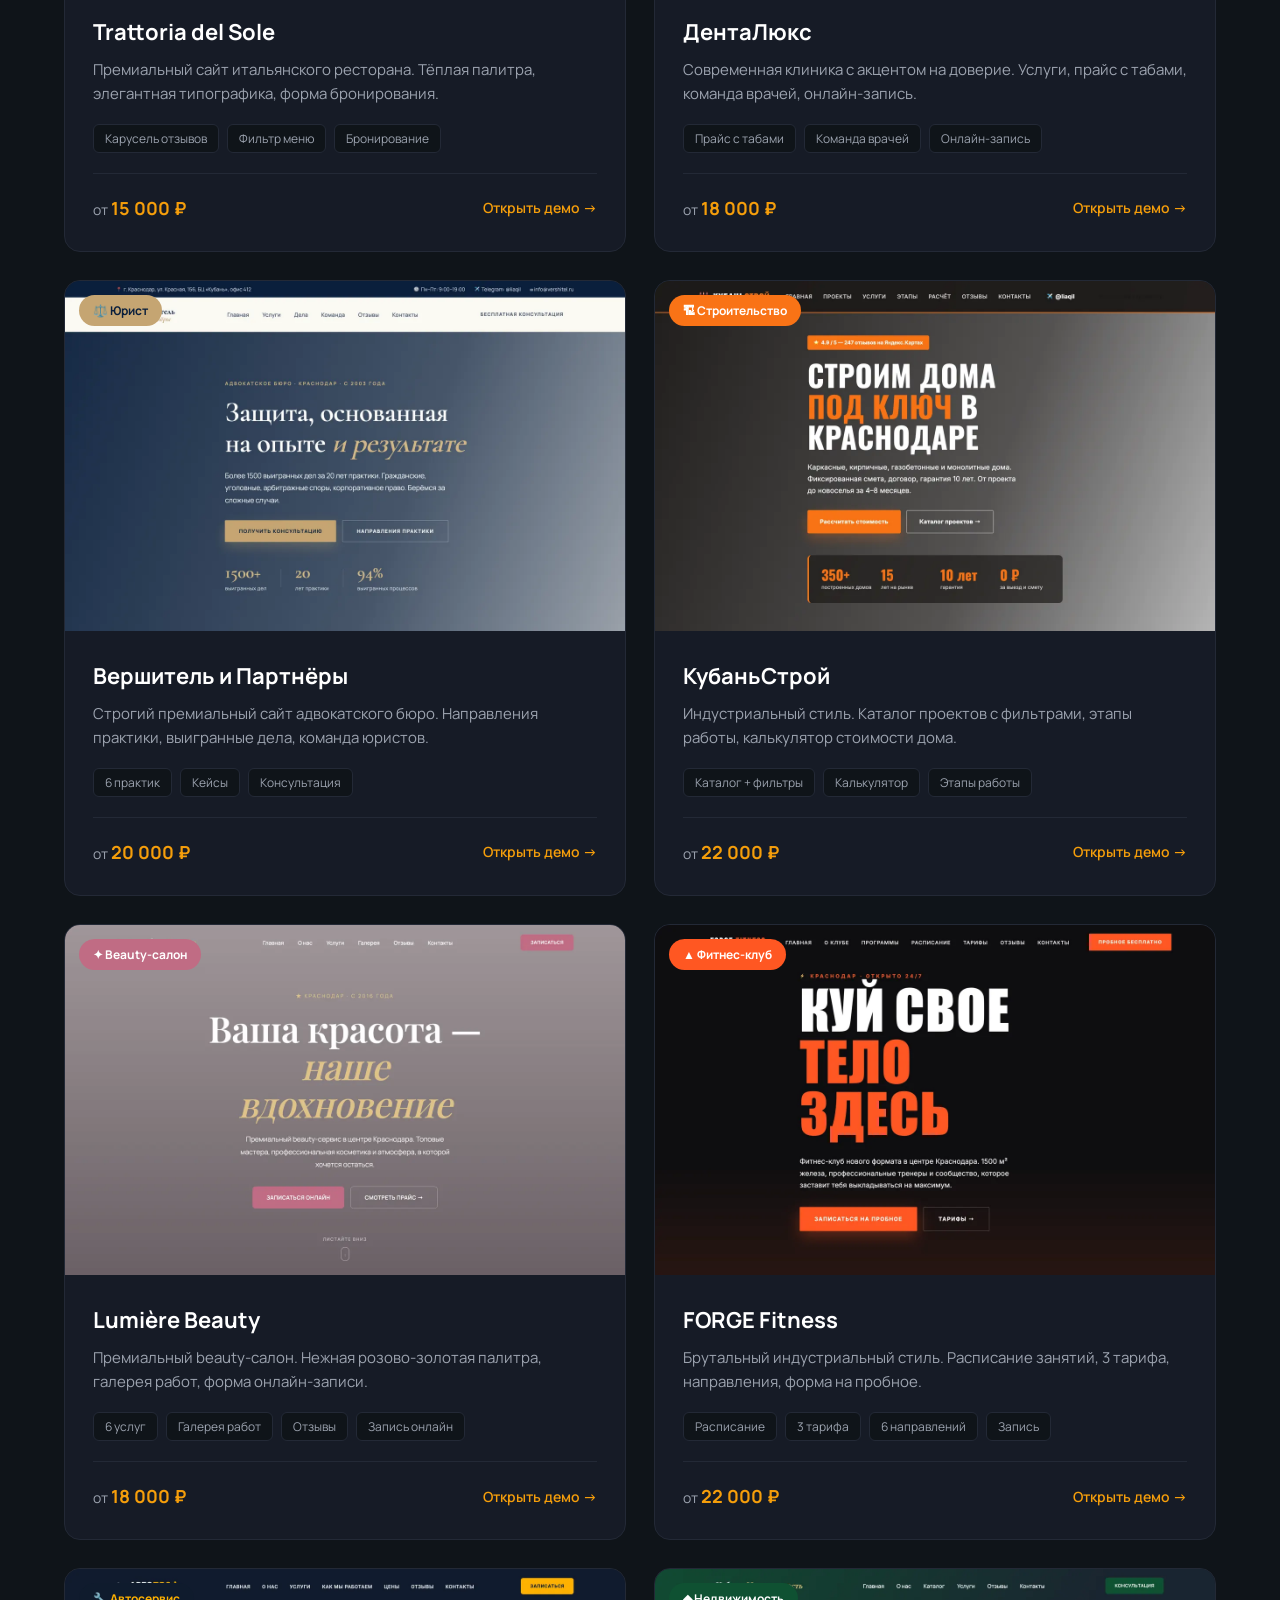
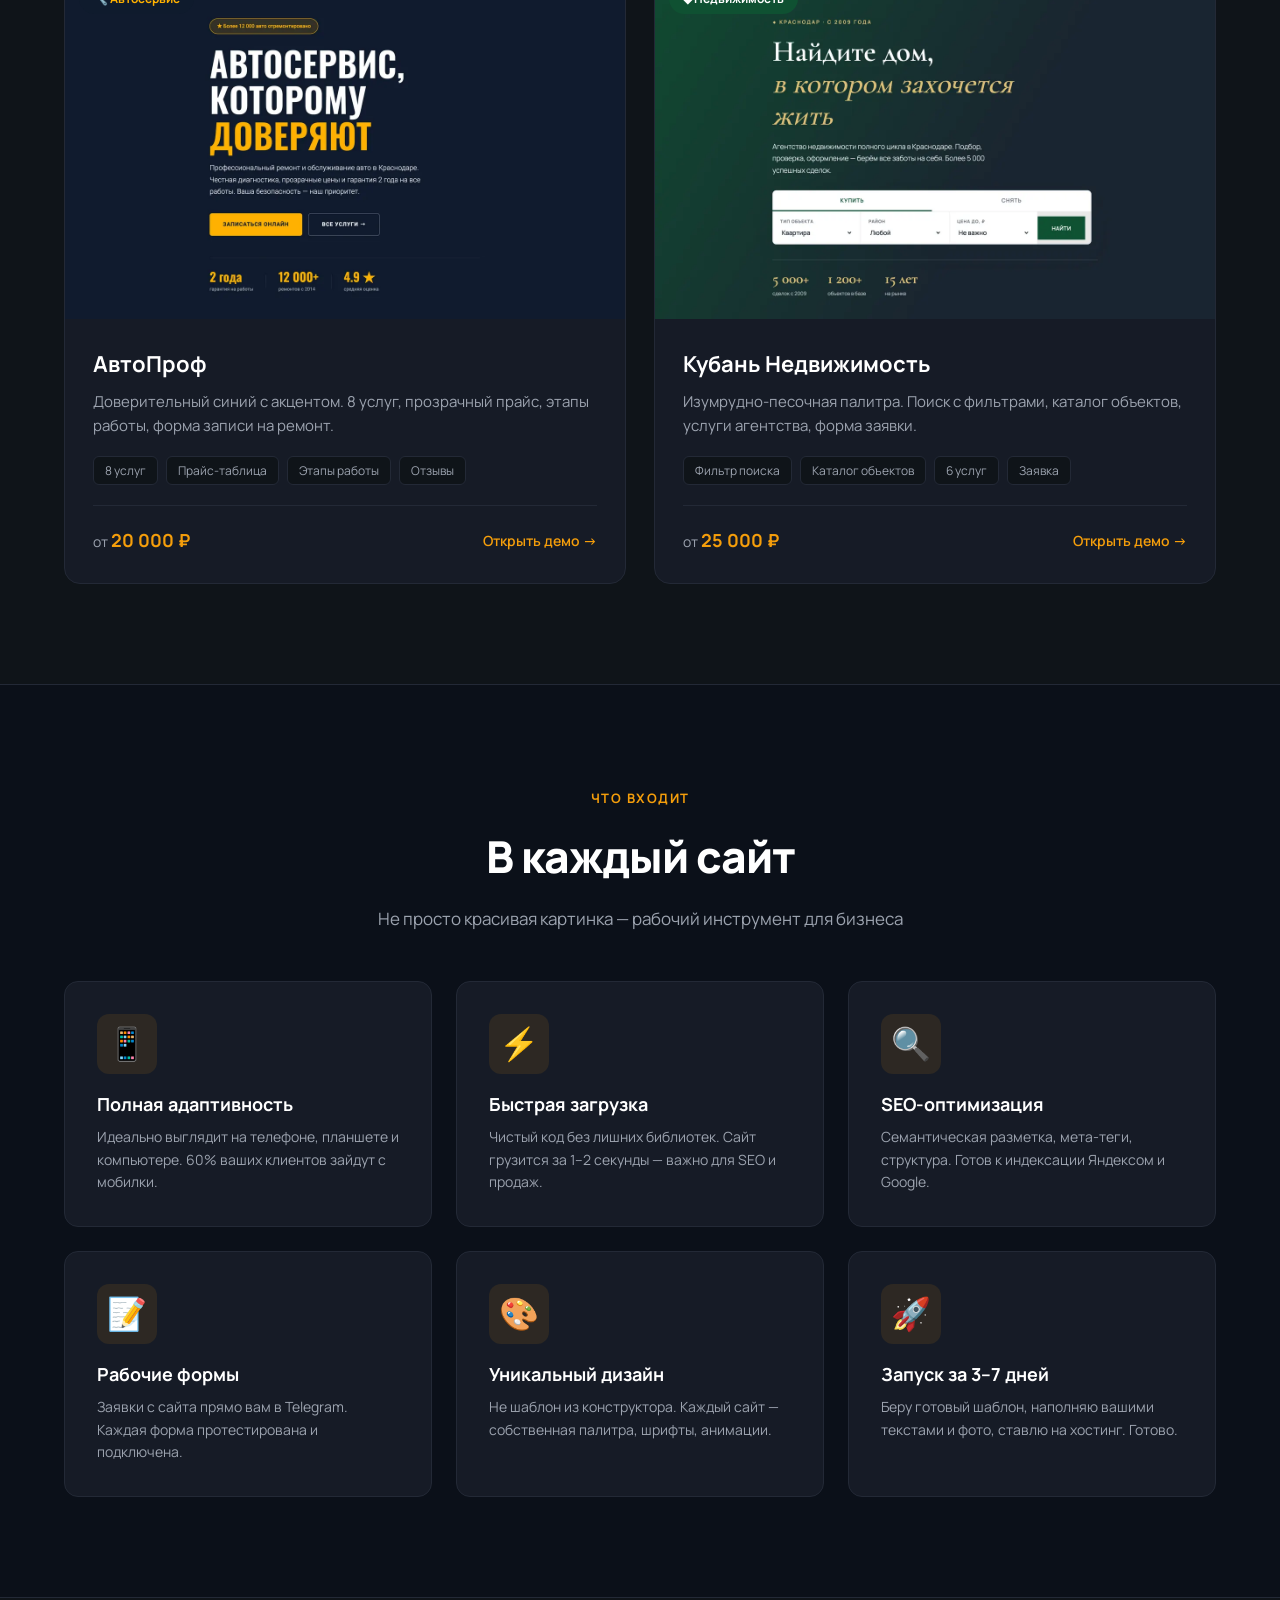
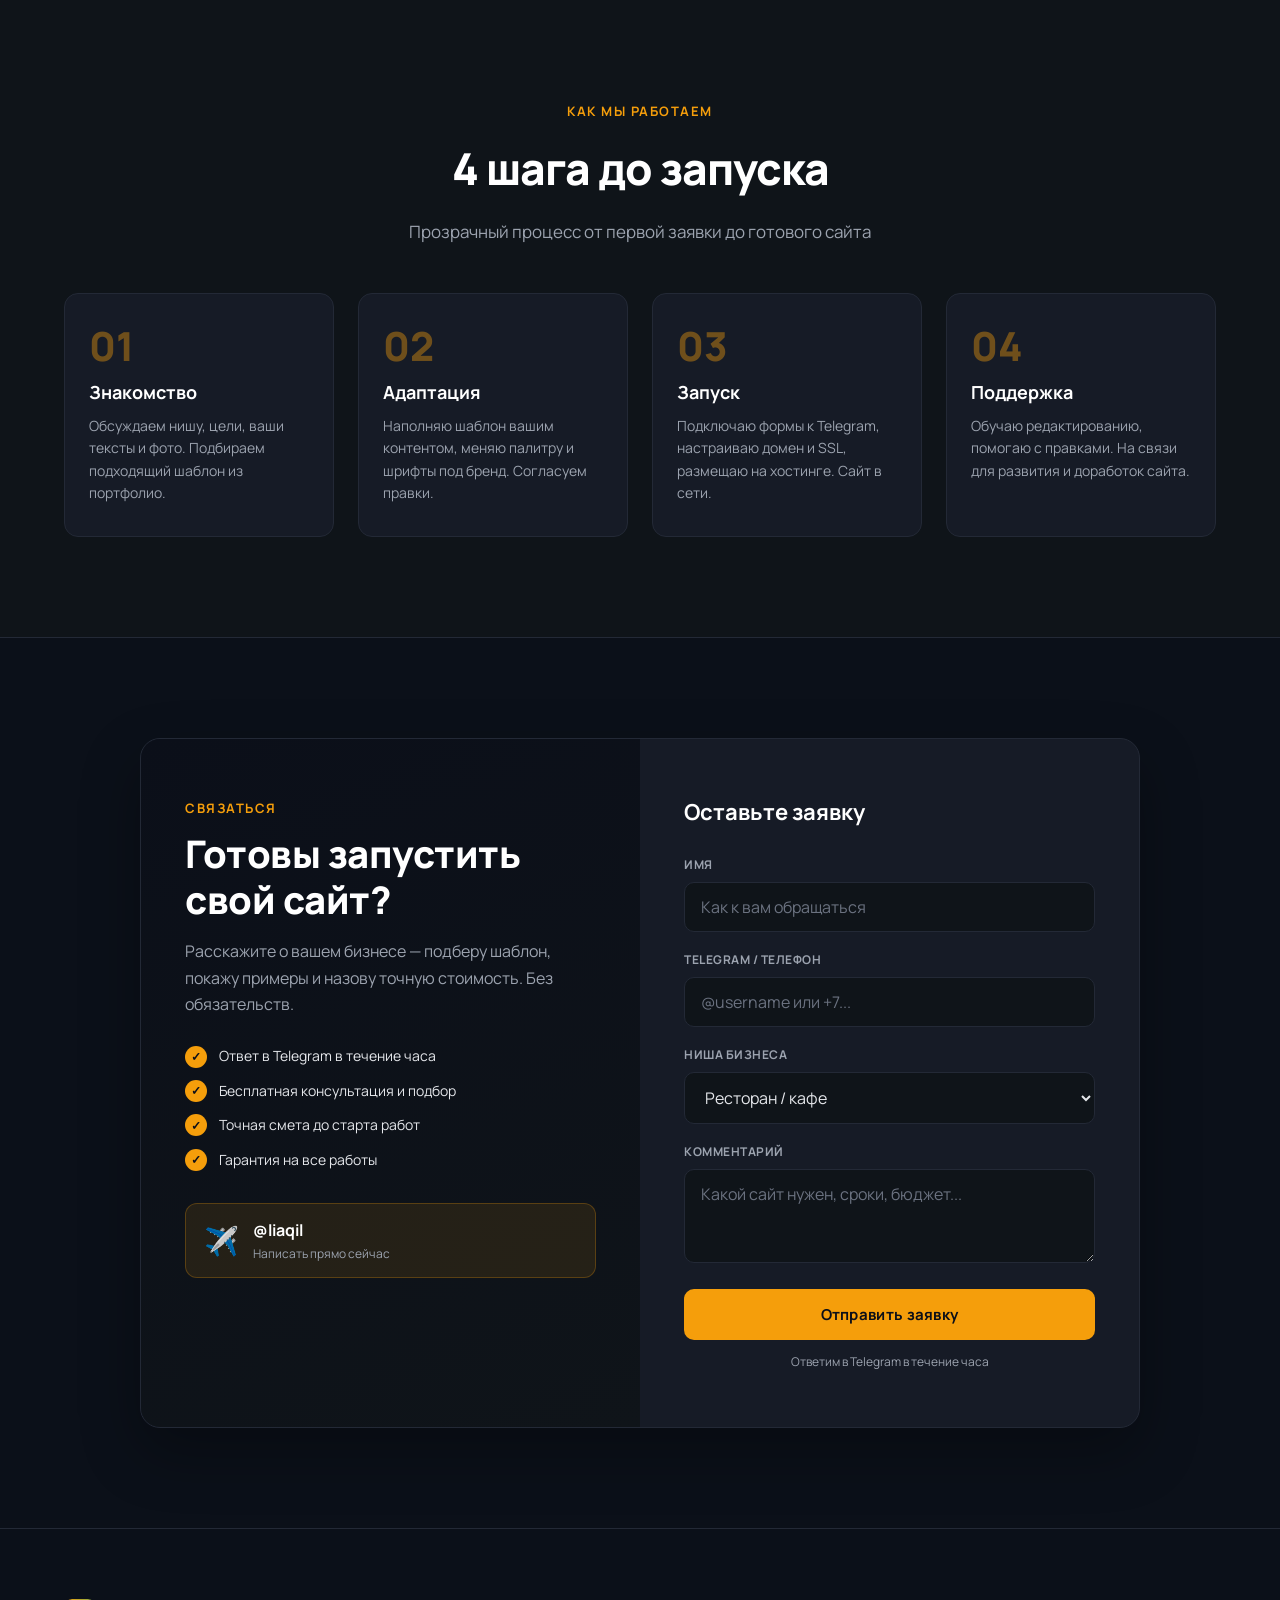
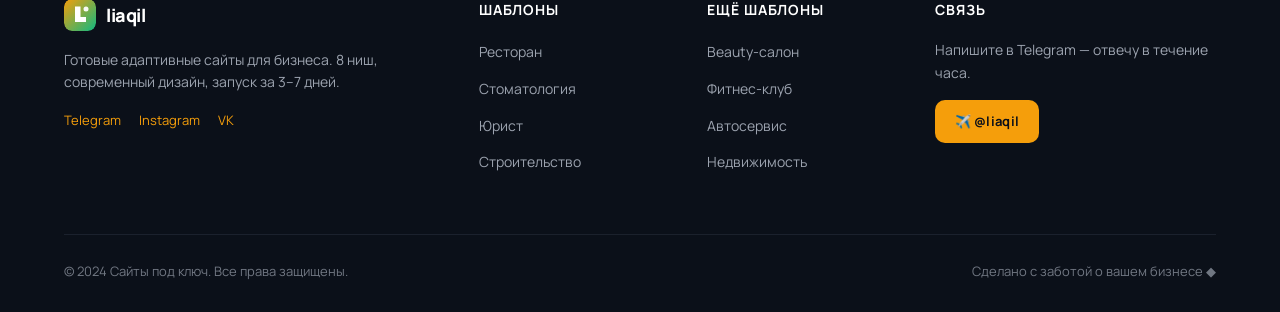
==== commit 484f72ef: "Брендинг: лого liaqil в navbar и footer - brand-mark ◆ заменён на инлайн SVG-иконку логотипа (градие" ====
--- a/index.html
+++ b/index.html
@@ -21,8 +21,18 @@
     <nav class="navbar" id="navbar">
         <div class="nav-container">
             <a href="#home" class="brand">
-                <span class="brand-mark">◆</span>
-                <span class="brand-text">Сайты <em>под ключ</em></span>
+                <svg class="brand-logo" width="32" height="32" viewBox="0 0 64 64" role="img" aria-label="liaqil">
+                    <defs>
+                        <linearGradient id="lg-nav" x1="0" y1="0" x2="64" y2="64" gradientUnits="userSpaceOnUse">
+                            <stop offset="0%" stop-color="#F59E0B"/>
+                            <stop offset="100%" stop-color="#10B981"/>
+                        </linearGradient>
+                    </defs>
+                    <rect width="64" height="64" rx="16" fill="url(#lg-nav)"/>
+                    <path d="M22 15 H33 V36 H44 V46 H22 Z" fill="#FFFFFF"/>
+                    <circle cx="44" cy="20" r="5" fill="#FFFFFF" opacity="0.95"/>
+                </svg>
+                <span class="brand-text">liaqil</span>
             </a>
             <ul class="nav-menu" id="navMenu">
                 <li><a href="#projects" class="nav-link">Шаблоны</a></li>
@@ -403,8 +413,18 @@
             <div class="footer-grid">
                 <div class="footer-col">
                     <a href="#home" class="brand">
-                        <span class="brand-mark">◆</span>
-                        <span class="brand-text">Сайты <em>под ключ</em></span>
+                        <svg class="brand-logo" width="34" height="34" viewBox="0 0 64 64" role="img" aria-label="liaqil">
+                            <defs>
+                                <linearGradient id="lg-foot" x1="0" y1="0" x2="64" y2="64" gradientUnits="userSpaceOnUse">
+                                    <stop offset="0%" stop-color="#F59E0B"/>
+                                    <stop offset="100%" stop-color="#10B981"/>
+                                </linearGradient>
+                            </defs>
+                            <rect width="64" height="64" rx="16" fill="url(#lg-foot)"/>
+                            <path d="M22 15 H33 V36 H44 V46 H22 Z" fill="#FFFFFF"/>
+                            <circle cx="44" cy="20" r="5" fill="#FFFFFF" opacity="0.95"/>
+                        </svg>
+                        <span class="brand-text">liaqil</span>
                     </a>
                     <p class="footer-tagline">Готовые адаптивные сайты для бизнеса. 8 ниш, современный дизайн, запуск за 3–7 дней.</p>
                     <div class="social-links">
--- a/styles.css
+++ b/styles.css
@@ -70,7 +70,19 @@
     font-weight: 700;
     color: var(--white);
 }
-.brand-mark { color: var(--accent); font-size: 18px; }
+.brand-logo {
+    flex-shrink: 0;
+    width: 32px;
+    height: 32px;
+    border-radius: 8px;
+    display: block;
+    transition: transform var(--transition);
+}
+.brand:hover .brand-logo { transform: scale(1.06); }
+.brand-text {
+    letter-spacing: -0.4px;
+    font-weight: 800;
+}
 .brand-text em { color: var(--accent); font-style: normal; }
 
 .nav-menu { display: flex; gap: 32px; }
